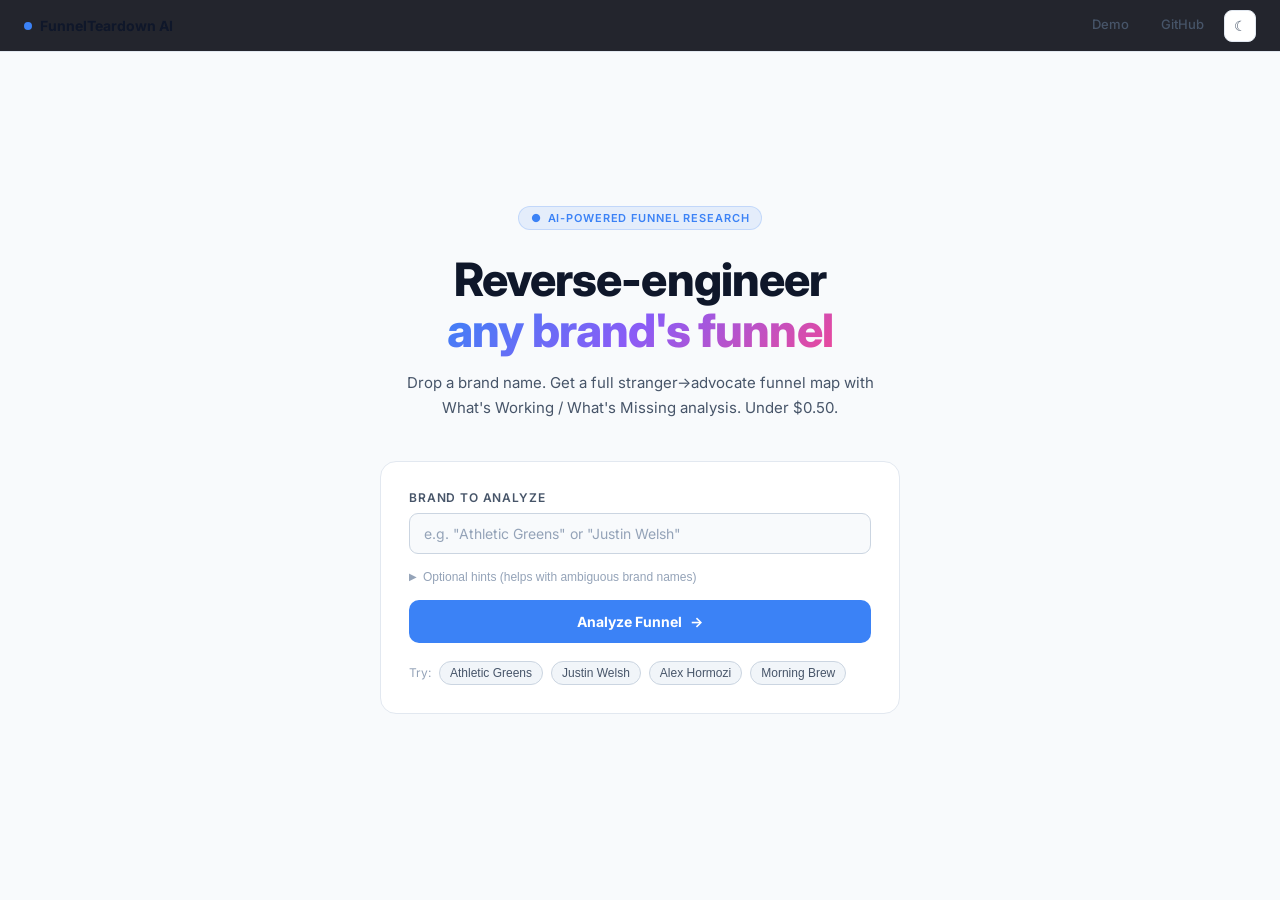
==== web/index.html @ 4fa1e886 "feat: web UI with SSE streaming, light/dark mode, brand color theming - FastAPI web app (web/app.py)" ====
<!DOCTYPE html>
<html lang="en">
<head>
  <meta charset="UTF-8">
  <meta name="viewport" content="width=device-width, initial-scale=1.0">
  <title>FunnelTeardown AI</title>
  <link rel="preconnect" href="https://fonts.googleapis.com">
  <link rel="preconnect" href="https://fonts.gstatic.com" crossorigin>
  <link href="https://fonts.googleapis.com/css2?family=Inter:wght@400;500;600;700;800&display=swap" rel="stylesheet">
  <style>
    *, *::before, *::after { box-sizing: border-box; margin: 0; padding: 0; }

    :root {
      --bg:        #0C0E17;
      --surface:   #13151F;
      --surface2:  #1A1D2E;
      --border:    #1E2333;
      --border2:   #2A3040;
      --text:      #F1F5F9;
      --text2:     #94A3B8;
      --muted:     #4B5563;
      --accent:    #3B82F6;
      --accent2:   #2563EB;
      --green:     #22C55E;
      --amber:     #F59E0B;
      --red:       #EF4444;
    }

    /* Light mode */
    @media (prefers-color-scheme: light) {
      :root:not([data-theme="dark"]) {
        --bg:        #F8FAFC;
        --surface:   #FFFFFF;
        --surface2:  #F1F5F9;
        --border:    #E2E8F0;
        --border2:   #CBD5E1;
        --text:      #0F172A;
        --text2:     #475569;
        --muted:     #94A3B8;
      }
    }
    :root[data-theme="light"] {
      --bg:        #F8FAFC;
      --surface:   #FFFFFF;
      --surface2:  #F1F5F9;
      --border:    #E2E8F0;
      --border2:   #CBD5E1;
      --text:      #0F172A;
      --text2:     #475569;
      --muted:     #94A3B8;
    }
    :root[data-theme="dark"] {
      --bg:        #0C0E17;
      --surface:   #13151F;
      --surface2:  #1A1D2E;
      --border:    #1E2333;
      --border2:   #2A3040;
      --text:      #F1F5F9;
      --text2:     #94A3B8;
      --muted:     #4B5563;
    }

    html, body { height: 100%; }

    body {
      font-family: 'Inter', -apple-system, BlinkMacSystemFont, sans-serif;
      background: var(--bg);
      color: var(--text);
      -webkit-font-smoothing: antialiased;
    }

    /* ── View system ──────────────────────────────────────── */
    .view { display: none; }
    body[data-view="home"]     .view-home     { display: flex; }
    body[data-view="running"]  .view-running  { display: flex; }
    body[data-view="report"]   .view-report   { display: flex; }
    body[data-view="error"]    .view-error    { display: flex; }

    /* ── HOME VIEW ───────────────────────────────────────── */
    .view-home {
      flex-direction: column;
      align-items: center;
      min-height: 100vh;
    }

    .topbar {
      width: 100%;
      height: 52px;
      border-bottom: 1px solid var(--border);
      display: flex;
      align-items: center;
      padding: 0 24px;
      justify-content: space-between;
      background: rgba(12,14,23,0.9);
      backdrop-filter: blur(10px);
      -webkit-backdrop-filter: blur(10px);
      position: sticky;
      top: 0;
      z-index: 10;
    }

    .logo {
      display: flex;
      align-items: center;
      gap: 8px;
      font-size: 14px;
      font-weight: 700;
      color: var(--text);
    }

    .logo-dot {
      width: 8px; height: 8px;
      border-radius: 50%;
      background: var(--accent);
    }

    .topbar-links { display: flex; gap: 8px; }

    .ghost-btn {
      padding: 6px 12px;
      border-radius: 7px;
      font-size: 13px;
      font-weight: 500;
      color: var(--text2);
      background: transparent;
      border: none;
      cursor: pointer;
      text-decoration: none;
      transition: color 0.15s, background 0.15s;
    }
    .ghost-btn:hover { color: var(--text); background: var(--surface); }

    .theme-btn {
      width: 32px; height: 32px;
      border-radius: 8px;
      background: var(--surface);
      border: 1px solid var(--border);
      cursor: pointer;
      font-size: 14px;
      display: flex; align-items: center; justify-content: center;
      color: var(--text2);
      transition: background 0.15s, color 0.15s;
    }
    .theme-btn:hover { background: var(--border); color: var(--text); }

    .home-main {
      flex: 1;
      display: flex;
      flex-direction: column;
      align-items: center;
      justify-content: center;
      padding: 48px 20px 80px;
      width: 100%;
    }

    .home-badge {
      display: inline-flex;
      align-items: center;
      gap: 6px;
      padding: 4px 12px;
      border-radius: 20px;
      background: rgba(59,130,246,0.1);
      border: 1px solid rgba(59,130,246,0.2);
      color: var(--accent);
      font-size: 11px;
      font-weight: 600;
      letter-spacing: 0.08em;
      text-transform: uppercase;
      margin-bottom: 24px;
    }

    .home-title {
      font-size: clamp(28px, 5vw, 46px);
      font-weight: 800;
      letter-spacing: -0.02em;
      line-height: 1.1;
      text-align: center;
      margin-bottom: 14px;
      max-width: 540px;
    }

    .gradient-text {
      background: linear-gradient(135deg, #3B82F6 0%, #8B5CF6 50%, #EC4899 100%);
      -webkit-background-clip: text;
      -webkit-text-fill-color: transparent;
      background-clip: text;
    }

    .home-sub {
      font-size: 15px;
      color: var(--text2);
      text-align: center;
      line-height: 1.7;
      max-width: 480px;
      margin-bottom: 40px;
    }

    .form-card {
      width: 100%;
      max-width: 520px;
      background: var(--surface);
      border: 1px solid var(--border);
      border-radius: 16px;
      padding: 28px;
    }

    .field { margin-bottom: 16px; }

    .field label {
      display: block;
      font-size: 12px;
      font-weight: 600;
      color: var(--text2);
      text-transform: uppercase;
      letter-spacing: 0.07em;
      margin-bottom: 8px;
    }

    .field-opt {
      font-size: 10px;
      font-weight: 400;
      color: var(--muted);
      text-transform: none;
      letter-spacing: 0;
      margin-left: 6px;
    }

    input[type="text"] {
      width: 100%;
      background: var(--bg);
      border: 1px solid var(--border2);
      border-radius: 9px;
      padding: 11px 14px;
      font-size: 14px;
      font-family: inherit;
      color: var(--text);
      outline: none;
      transition: border-color 0.15s;
    }
    input[type="text"]::placeholder { color: var(--muted); }
    input[type="text"]:focus { border-color: var(--accent); }

    .hints-toggle {
      display: flex;
      align-items: center;
      gap: 6px;
      background: none;
      border: none;
      padding: 0;
      font-size: 12px;
      font-weight: 500;
      color: var(--muted);
      cursor: pointer;
      margin-bottom: 16px;
      transition: color 0.15s;
    }
    .hints-toggle:hover { color: var(--text2); }
    .hints-toggle .arrow { font-size: 10px; transition: transform 0.2s; }
    .hints-toggle.open .arrow { transform: rotate(90deg); }

    .hints-fields { display: none; }
    .hints-fields.open {
      display: grid;
      grid-template-columns: 1fr 1fr;
      gap: 12px;
    }

    .submit-btn {
      width: 100%;
      padding: 13px;
      border-radius: 10px;
      font-size: 14px;
      font-weight: 700;
      font-family: inherit;
      background: var(--accent);
      color: #fff;
      border: none;
      cursor: pointer;
      transition: background 0.15s, transform 0.1s;
      display: flex;
      align-items: center;
      justify-content: center;
      gap: 8px;
    }
    .submit-btn:hover:not(:disabled) { background: var(--accent2); }
    .submit-btn:active:not(:disabled) { transform: scale(0.99); }
    .submit-btn:disabled { opacity: 0.5; cursor: not-allowed; }

    .examples {
      display: flex;
      align-items: center;
      gap: 8px;
      flex-wrap: wrap;
      margin-top: 18px;
    }
    .examples-label { font-size: 12px; color: var(--muted); }
    .example-chip {
      padding: 4px 10px;
      border-radius: 20px;
      background: var(--surface2);
      border: 1px solid var(--border2);
      font-size: 12px;
      color: var(--text2);
      cursor: pointer;
      transition: border-color 0.15s, color 0.15s;
    }
    .example-chip:hover { border-color: rgba(59,130,246,0.4); color: var(--text); }

    /* ── RUNNING VIEW ────────────────────────────────────── */
    .view-running {
      flex-direction: column;
      align-items: center;
      min-height: 100vh;
      padding: 48px 20px 80px;
    }

    .running-header {
      text-align: center;
      margin-bottom: 36px;
    }

    .running-brand {
      font-size: 22px;
      font-weight: 700;
      margin-bottom: 6px;
    }

    .running-sub {
      font-size: 14px;
      color: var(--text2);
    }

    .agents-list {
      width: 100%;
      max-width: 520px;
      display: flex;
      flex-direction: column;
      gap: 12px;
    }

    .agent-card {
      background: var(--surface);
      border: 1px solid var(--border);
      border-radius: 12px;
      padding: 18px 20px;
      transition: border-color 0.3s;
      position: relative;
      overflow: hidden;
    }

    .agent-card.running::before {
      content: '';
      position: absolute;
      top: 0; left: -100%; right: 0;
      height: 2px;
      background: linear-gradient(90deg, transparent, var(--accent), transparent);
      animation: shimmer 1.4s infinite;
    }
    @keyframes shimmer { 0% { left: -100%; } 100% { left: 100%; } }

    .agent-card.running { border-color: rgba(59,130,246,0.3); }
    .agent-card.done    { border-color: rgba(34,197,94,0.25); }

    .agent-top {
      display: flex;
      align-items: center;
      gap: 12px;
      margin-bottom: 10px;
    }

    .agent-icon {
      width: 34px; height: 34px;
      border-radius: 9px;
      background: var(--border);
      border: 1px solid var(--border2);
      display: flex;
      align-items: center;
      justify-content: center;
      font-size: 15px;
      flex-shrink: 0;
      transition: background 0.3s, border-color 0.3s;
    }
    .agent-card.running .agent-icon {
      background: rgba(59,130,246,0.12);
      border-color: rgba(59,130,246,0.3);
    }
    .agent-card.done .agent-icon {
      background: rgba(34,197,94,0.12);
      border-color: rgba(34,197,94,0.3);
    }

    .agent-meta { flex: 1; }
    .agent-name {
      font-size: 13px;
      font-weight: 600;
      color: var(--text);
      margin-bottom: 2px;
    }
    .agent-model {
      font-size: 11px;
      color: var(--muted);
      font-family: monospace;
      background: var(--border);
      padding: 1px 6px;
      border-radius: 3px;
    }

    .agent-status {
      width: 20px; height: 20px;
      display: flex;
      align-items: center;
      justify-content: center;
      flex-shrink: 0;
    }

    .status-pending {
      width: 8px; height: 8px;
      border-radius: 50%;
      background: var(--border2);
    }

    .status-spinner {
      width: 18px; height: 18px;
      border: 2px solid rgba(59,130,246,0.25);
      border-top-color: var(--accent);
      border-radius: 50%;
      animation: spin 0.7s linear infinite;
    }
    @keyframes spin { to { transform: rotate(360deg); } }

    .status-check { font-size: 15px; color: var(--green); }
    .status-x     { font-size: 15px; color: var(--red); }

    .agent-message {
      font-size: 13px;
      color: var(--text2);
      min-height: 20px;
    }

    .agent-result {
      margin-top: 10px;
      padding-top: 10px;
      border-top: 1px solid var(--border);
      display: none;
    }
    .agent-card.done .agent-result { display: block; }

    .result-pills {
      display: flex;
      gap: 6px;
      flex-wrap: wrap;
    }

    .rpill {
      display: inline-flex;
      align-items: center;
      gap: 4px;
      padding: 3px 10px;
      border-radius: 20px;
      font-size: 12px;
      font-weight: 500;
    }
    .rpill-green {
      background: rgba(34,197,94,0.12);
      color: var(--green);
      border: 1px solid rgba(34,197,94,0.2);
    }
    .rpill-blue {
      background: rgba(59,130,246,0.12);
      color: var(--accent);
      border: 1px solid rgba(59,130,246,0.2);
    }
    .rpill-gray {
      background: var(--border);
      color: var(--text2);
      border: 1px solid var(--border2);
    }

    /* Render step */
    .render-card {
      width: 100%;
      max-width: 520px;
      margin-top: 4px;
    }

    .render-inner {
      background: var(--surface);
      border: 1px solid var(--border);
      border-radius: 12px;
      padding: 16px 20px;
      display: flex;
      align-items: center;
      gap: 12px;
      opacity: 0.4;
      transition: opacity 0.3s, border-color 0.3s;
    }
    .render-inner.active {
      opacity: 1;
      border-color: rgba(245,158,11,0.3);
    }
    .render-inner.done {
      opacity: 1;
      border-color: rgba(34,197,94,0.25);
    }

    .render-label { font-size: 13px; font-weight: 600; color: var(--text); }
    .render-sub   { font-size: 12px; color: var(--muted); }

    .cost-row {
      width: 100%;
      max-width: 520px;
      margin-top: 20px;
      display: flex;
      justify-content: flex-end;
    }
    .cost-ticker { font-size: 12px; color: var(--muted); }
    .cost-val {
      color: var(--green);
      font-weight: 600;
      font-family: monospace;
    }

    /* ── REPORT VIEW ─────────────────────────────────────── */
    .view-report {
      flex-direction: column;
      position: fixed;
      inset: 0;
    }

    .report-bar {
      height: 48px;
      background: rgba(12,14,23,0.97);
      backdrop-filter: blur(12px);
      -webkit-backdrop-filter: blur(12px);
      border-bottom: 1px solid var(--border);
      display: flex;
      align-items: center;
      padding: 0 16px;
      gap: 12px;
      flex-shrink: 0;
    }

    .report-back {
      display: flex;
      align-items: center;
      gap: 6px;
      font-size: 13px;
      font-weight: 500;
      color: var(--text2);
      background: none;
      border: none;
      cursor: pointer;
      padding: 6px 10px;
      border-radius: 7px;
      transition: background 0.15s, color 0.15s;
      white-space: nowrap;
    }
    .report-back:hover { background: var(--surface); color: var(--text); }

    .report-divider { width: 1px; height: 20px; background: var(--border2); flex-shrink: 0; }

    .report-brand-name {
      font-size: 14px;
      font-weight: 600;
      color: var(--text);
      flex: 1;
      white-space: nowrap;
      overflow: hidden;
      text-overflow: ellipsis;
    }

    .report-meta-pills { display: flex; gap: 6px; flex-shrink: 0; }

    .meta-pill {
      padding: 3px 10px;
      border-radius: 20px;
      font-size: 11px;
      font-weight: 500;
    }
    .meta-pill-cost {
      background: rgba(34,197,94,0.12);
      color: var(--green);
      border: 1px solid rgba(34,197,94,0.2);
    }
    .meta-pill-time {
      background: var(--surface);
      color: var(--text2);
      border: 1px solid var(--border2);
    }

    .report-frame {
      flex: 1;
      border: none;
      width: 100%;
      background: var(--bg);
    }

    /* ── ERROR VIEW ──────────────────────────────────────── */
    .view-error {
      flex-direction: column;
      align-items: center;
      justify-content: center;
      min-height: 100vh;
      padding: 32px 20px;
    }

    .error-card {
      background: var(--surface);
      border: 1px solid rgba(239,68,68,0.3);
      border-radius: 16px;
      padding: 32px;
      max-width: 480px;
      width: 100%;
      text-align: center;
    }

    .error-icon { font-size: 36px; margin-bottom: 16px; }
    .error-title { font-size: 17px; font-weight: 700; color: var(--text); margin-bottom: 10px; }
    .error-msg {
      font-size: 14px;
      color: var(--text2);
      line-height: 1.6;
      margin-bottom: 20px;
    }
    .error-hint {
      font-size: 12px;
      color: var(--muted);
      background: var(--bg);
      border: 1px solid var(--border);
      border-radius: 8px;
      padding: 10px 14px;
      margin-bottom: 20px;
      text-align: left;
    }

    ::-webkit-scrollbar { width: 6px; }
    ::-webkit-scrollbar-track { background: transparent; }
    ::-webkit-scrollbar-thumb { background: var(--border2); border-radius: 3px; }

    @media (max-width: 540px) {
      .hints-fields.open { grid-template-columns: 1fr; }
      .report-meta-pills .meta-pill-time { display: none; }
    }
  </style>
</head>
<body data-view="home">

<!-- ═══════════════════════ HOME VIEW ════════════════════════ -->
<div class="view view-home">

  <div class="topbar">
    <div class="logo">
      <div class="logo-dot"></div>
      FunnelTeardown AI
    </div>
    <div class="topbar-links">
      <a href="/demo/ag1-teardown.html" class="ghost-btn" target="_blank">Demo</a>
      <a href="https://github.com/siddchauhan77/funnel-teardown" class="ghost-btn" target="_blank">GitHub</a>
      <button class="theme-btn" id="themeBtn" onclick="toggleTheme()" title="Toggle light/dark mode">☀︎</button>
    </div>
  </div>

  <div class="home-main">
    <div class="home-badge">
      <span>●</span> AI-Powered Funnel Research
    </div>

    <h1 class="home-title">
      Reverse-engineer<br>
      <span class="gradient-text">any brand's funnel</span>
    </h1>

    <p class="home-sub">
      Drop a brand name. Get a full stranger→advocate funnel map
      with What's Working / What's Missing analysis. Under $0.50.
    </p>

    <div class="form-card">
      <form id="analyzeForm">
        <div class="field">
          <label for="brandInput">Brand to analyze</label>
          <input
            type="text"
            id="brandInput"
            placeholder='e.g. "Athletic Greens" or "Justin Welsh"'
            autocomplete="off"
            required
          >
        </div>

        <button type="button" class="hints-toggle" id="hintsToggle">
          <span class="arrow">▶</span>
          Optional hints (helps with ambiguous brand names)
        </button>
        <div class="hints-fields" id="hintsFields">
          <div class="field" style="margin-bottom:0">
            <label for="urlInput">Website URL <span class="field-opt">optional</span></label>
            <input type="text" id="urlInput" placeholder="justinwelsh.me">
          </div>
          <div class="field" style="margin-bottom:0">
            <label for="founderInput">Founder <span class="field-opt">optional</span></label>
            <input type="text" id="founderInput" placeholder="Alex Hormozi">
          </div>
        </div>

        <button type="submit" class="submit-btn" id="submitBtn">
          <span id="submitLabel">Analyze Funnel</span>
          <span id="submitArrow">→</span>
        </button>
      </form>

      <div class="examples">
        <span class="examples-label">Try:</span>
        <button class="example-chip" onclick="fillExample('Athletic Greens', '', 'ag1.com')">Athletic Greens</button>
        <button class="example-chip" onclick="fillExample('Justin Welsh', '', 'justinwelsh.me')">Justin Welsh</button>
        <button class="example-chip" onclick="fillExample('Alex Hormozi', 'Alex Hormozi', '')">Alex Hormozi</button>
        <button class="example-chip" onclick="fillExample('Morning Brew', '', '')">Morning Brew</button>
      </div>
    </div>
  </div>
</div>


<!-- ═══════════════════════ RUNNING VIEW ════════════════════ -->
<div class="view view-running">
  <div class="running-header">
    <div class="running-brand" id="runningBrandName">Analyzing…</div>
    <div class="running-sub">3 AI agents are working — this takes about 30–60 seconds</div>
  </div>

  <div class="agents-list">

    <div class="agent-card pending" id="card-brand_resolver">
      <div class="agent-top">
        <div class="agent-icon">🔍</div>
        <div class="agent-meta">
          <div class="agent-name">Brand Resolver</div>
          <span class="agent-model">gpt-4o-mini + web search</span>
        </div>
        <div class="agent-status" id="status-brand_resolver">
          <div class="status-pending"></div>
        </div>
      </div>
      <div class="agent-message" id="msg-brand_resolver">Waiting…</div>
      <div class="agent-result" id="result-brand_resolver"></div>
    </div>

    <div class="agent-card pending" id="card-touchpoint_mapper">
      <div class="agent-top">
        <div class="agent-icon">📡</div>
        <div class="agent-meta">
          <div class="agent-name">Touchpoint Mapper</div>
          <span class="agent-model">gpt-4o-mini + web search</span>
        </div>
        <div class="agent-status" id="status-touchpoint_mapper">
          <div class="status-pending"></div>
        </div>
      </div>
      <div class="agent-message" id="msg-touchpoint_mapper">Waiting…</div>
      <div class="agent-result" id="result-touchpoint_mapper"></div>
    </div>

    <div class="agent-card pending" id="card-journey_mapper">
      <div class="agent-top">
        <div class="agent-icon">🧠</div>
        <div class="agent-meta">
          <div class="agent-name">Journey Mapper</div>
          <span class="agent-model">claude-sonnet-4-6</span>
        </div>
        <div class="agent-status" id="status-journey_mapper">
          <div class="status-pending"></div>
        </div>
      </div>
      <div class="agent-message" id="msg-journey_mapper">Waiting…</div>
      <div class="agent-result" id="result-journey_mapper"></div>
    </div>

  </div>

  <div class="render-card">
    <div class="render-inner" id="renderCard">
      <div style="flex:1">
        <div class="render-label">HTML Report</div>
        <div class="render-sub" id="renderMsg">Waiting for agents…</div>
      </div>
      <div class="agent-status" id="renderStatus">
        <div class="status-pending"></div>
      </div>
    </div>
  </div>

  <div class="cost-row">
    <div class="cost-ticker">
      Running cost: <span class="cost-val" id="runningCost">$0.0000</span>
    </div>
  </div>
</div>


<!-- ═══════════════════════ REPORT VIEW ════════════════════ -->
<div class="view view-report">
  <div class="report-bar">
    <button class="report-back" onclick="goHome()">← New Analysis</button>
    <div class="report-divider"></div>
    <div class="report-brand-name" id="reportBrandName">—</div>
    <div class="report-meta-pills">
      <span class="meta-pill meta-pill-cost" id="reportCost">$0.00</span>
      <span class="meta-pill meta-pill-time" id="reportTime">0s</span>
    </div>
  </div>
  <iframe class="report-frame" id="reportFrame" title="Funnel Teardown Report"></iframe>
</div>


<!-- ═══════════════════════ ERROR VIEW ════════════════════ -->
<div class="view view-error">
  <div class="error-card">
    <div class="error-icon">⚡</div>
    <div class="error-title">Analysis failed</div>
    <div class="error-msg" id="errorMsg">An unexpected error occurred.</div>
    <div class="error-hint" id="errorHint" style="display:none"></div>
    <button class="submit-btn" onclick="goHome()" style="max-width:200px;margin:0 auto;">
      Try again
    </button>
  </div>
</div>


<script>
  // ── Theme toggle ─────────────────────────────────────────────────
  (function () {
    var root = document.documentElement;
    var stored = localStorage.getItem('ft-theme');
    if (stored) {
      root.dataset.theme = stored;
    } else if (window.matchMedia && window.matchMedia('(prefers-color-scheme: light)').matches) {
      root.dataset.theme = 'light';
    } else {
      root.dataset.theme = 'dark';
    }
    updateThemeIcon();
  })();

  function updateThemeIcon() {
    var btn = document.getElementById('themeBtn');
    if (!btn) return;
    var isDark = document.documentElement.dataset.theme === 'dark';
    btn.textContent = isDark ? '☀︎' : '☾';
    btn.title = isDark ? 'Switch to light mode' : 'Switch to dark mode';
  }

  function toggleTheme() {
    var root = document.documentElement;
    var next = root.dataset.theme === 'dark' ? 'light' : 'dark';
    root.dataset.theme = next;
    localStorage.setItem('ft-theme', next);
    updateThemeIcon();
  }

  // ── Helpers ──────────────────────────────────────────────────────
  /** HTML-escape a string before inserting into DOM via innerHTML. */
  function esc(str) {
    return String(str)
      .replace(/&/g, '&amp;')
      .replace(/</g, '&lt;')
      .replace(/>/g, '&gt;')
      .replace(/"/g, '&quot;')
      .replace(/'/g, '&#39;');
  }

  function pill(text, cls) {
    return `<span class="rpill ${esc(cls)}">${esc(text)}</span>`;
  }

  // ── View state ───────────────────────────────────────────────────
  let runningCost = 0;

  function setView(v) { document.body.dataset.view = v; }

  function goHome() {
    setView('home');
    resetProgress();
    document.getElementById('brandInput').value = '';
    document.getElementById('urlInput').value = '';
    document.getElementById('founderInput').value = '';
    document.getElementById('submitBtn').disabled = false;
  }

  // ── Hints toggle ─────────────────────────────────────────────────
  document.getElementById('hintsToggle').addEventListener('click', function () {
    this.classList.toggle('open');
    document.getElementById('hintsFields').classList.toggle('open');
  });

  // ── Example chips ────────────────────────────────────────────────
  function fillExample(brand, founder, url) {
    document.getElementById('brandInput').value = brand;
    document.getElementById('founderInput').value = founder;
    document.getElementById('urlInput').value = url;
    if (founder || url) {
      document.getElementById('hintsToggle').classList.add('open');
      document.getElementById('hintsFields').classList.add('open');
    }
    document.getElementById('brandInput').focus();
  }

  // ── Form submit ──────────────────────────────────────────────────
  document.getElementById('analyzeForm').addEventListener('submit', function (e) {
    e.preventDefault();
    const brand = document.getElementById('brandInput').value.trim();
    if (!brand) return;
    const founder = document.getElementById('founderInput').value.trim();
    const url = document.getElementById('urlInput').value.trim();
    document.getElementById('submitBtn').disabled = true;
    startAnalysis(brand, founder, url);
  });

  // ── Progress helpers ─────────────────────────────────────────────
  function resetProgress() {
    runningCost = 0;
    updateCost(0);
    ['brand_resolver', 'touchpoint_mapper', 'journey_mapper'].forEach(function (agent) {
      document.getElementById('card-' + agent).className = 'agent-card pending';
      document.getElementById('status-' + agent).innerHTML = '<div class="status-pending"></div>';
      document.getElementById('msg-' + agent).textContent = 'Waiting…';
      document.getElementById('result-' + agent).innerHTML = '';
    });
    var rc = document.getElementById('renderCard');
    rc.className = 'render-inner';
    document.getElementById('renderMsg').textContent = 'Waiting for agents…';
    document.getElementById('renderStatus').innerHTML = '<div class="status-pending"></div>';
  }

  function updateCost(v) {
    document.getElementById('runningCost').textContent = '$' + v.toFixed(4);
  }

  function agentStart(agent, message) {
    document.getElementById('card-' + agent).className = 'agent-card running';
    document.getElementById('status-' + agent).innerHTML = '<div class="status-spinner"></div>';
    document.getElementById('msg-' + agent).textContent = message;
    document.getElementById('card-' + agent).scrollIntoView({ behavior: 'smooth', block: 'nearest' });
  }

  function agentDone(agent, data) {
    document.getElementById('card-' + agent).className = 'agent-card done';
    document.getElementById('status-' + agent).innerHTML = '<span class="status-check">✓</span>';

    var msg = '';
    var pills = '';

    if (agent === 'brand_resolver') {
      msg = data.name;
      pills  = pill(data.name, 'rpill-green');
      pills += pill(data.website, 'rpill-blue');
      if (data.founder) pills += pill('👤 ' + data.founder, 'rpill-gray');
      pills += pill(data.confidence + ' conf.', 'rpill-gray');
      document.getElementById('runningBrandName').textContent = 'Analyzing ' + data.name;
    } else if (agent === 'touchpoint_mapper') {
      msg = data.count + ' channels found';
      pills = pill(data.count + ' touchpoints', 'rpill-green');
      (data.platforms || []).forEach(function (p) {
        pills += pill(p, 'rpill-gray');
      });
    } else if (agent === 'journey_mapper') {
      msg = data.steps + ' steps · ' + data.offers + ' offers';
      pills  = pill(data.steps + ' steps',     'rpill-green');
      pills += pill(data.offers + ' offers',   'rpill-blue');
      pills += pill(data.questions + ' open Qs', 'rpill-gray');
    }

    document.getElementById('msg-' + agent).textContent = msg;
    var resultEl = document.getElementById('result-' + agent);
    var pillsDiv = document.createElement('div');
    pillsDiv.className = 'result-pills';
    pillsDiv.innerHTML = pills;   // pills built from esc() — safe
    resultEl.innerHTML = '';
    resultEl.appendChild(pillsDiv);

    if (data.cost) {
      runningCost += data.cost;
      updateCost(runningCost);
    }
  }

  function renderingStart(message) {
    document.getElementById('renderCard').className = 'render-inner active';
    document.getElementById('renderMsg').textContent = message;
    document.getElementById('renderStatus').innerHTML = '<div class="status-spinner"></div>';
  }

  function renderingDone() {
    document.getElementById('renderCard').className = 'render-inner done';
    document.getElementById('renderMsg').textContent = 'Report ready';
    document.getElementById('renderStatus').innerHTML = '<span class="status-check">✓</span>';
  }

  // ── Main analysis ────────────────────────────────────────────────
  function startAnalysis(brand, founder, url) {
    resetProgress();
    setView('running');
    document.getElementById('runningBrandName').textContent = 'Analyzing "' + brand + '"…';

    fetch('/analyze', {
      method: 'POST',
      headers: { 'Content-Type': 'application/json' },
      body: JSON.stringify({ brand: brand, founder: founder, url: url }),
    }).then(function (response) {
      if (!response.ok) {
        showError('Server error: ' + response.status, '');
        return;
      }
      var reader = response.body.getReader();
      var decoder = new TextDecoder();
      var buffer = '';

      function read() {
        reader.read().then(function (result) {
          if (result.done) return;
          buffer += decoder.decode(result.value, { stream: true });
          var lines = buffer.split('\n');
          buffer = lines.pop();
          lines.forEach(function (line) {
            if (!line.startsWith('data: ')) return;
            try {
              handleEvent(JSON.parse(line.slice(6)));
            } catch (_) {}
          });
          read();
        }).catch(function (err) {
          showError('Connection lost during analysis.', 'Try again — the analysis may have timed out.');
        });
      }
      read();

    }).catch(function () {
      showError('Could not reach the server. Is the app running?', '');
    });
  }

  function handleEvent(event) {
    switch (event.type) {
      case 'agent_start':
        agentStart(event.agent, event.message);
        break;
      case 'agent_done':
        agentDone(event.agent, event.data);
        break;
      case 'rendering':
        renderingStart(event.message);
        break;
      case 'report_ready':
        renderingDone();
        updateCost(event.cost);
        setTimeout(function () { showReport(event); }, 600);
        break;
      case 'error':
        showError(event.message, event.hint || '');
        break;
    }
  }

  function showReport(event) {
    document.getElementById('reportBrandName').textContent = event.brand || 'Report';
    document.getElementById('reportCost').textContent = '$' + event.cost.toFixed(4);
    document.getElementById('reportTime').textContent = event.duration + 's';
    document.getElementById('reportFrame').src = '/report/' + event.report_id;
    setView('report');
  }

  function showError(message, hint) {
    document.getElementById('errorMsg').textContent = message;
    var hintEl = document.getElementById('errorHint');
    if (hint) {
      hintEl.textContent = hint;
      hintEl.style.display = 'block';
    } else {
      hintEl.style.display = 'none';
    }
    setView('error');
  }
</script>

</body>
</html>
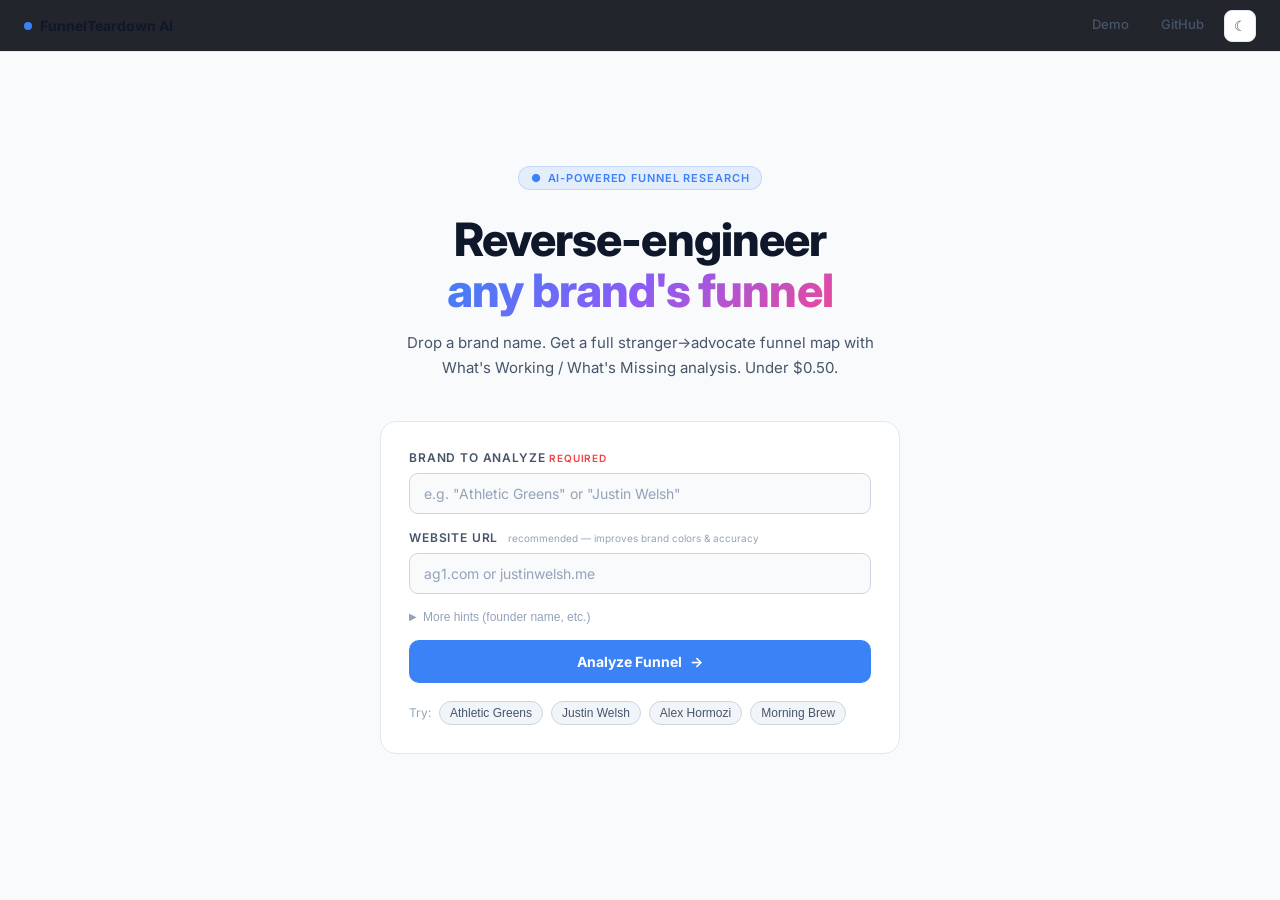
==== commit 469881c9: "ux: surface website URL as top-level field, move founder to hints-only Website URL directly improves" ====
--- a/web/index.html
+++ b/web/index.html
@@ -678,7 +678,7 @@
     <div class="form-card">
       <form id="analyzeForm">
         <div class="field">
-          <label for="brandInput">Brand to analyze</label>
+          <label for="brandInput">Brand to analyze <span style="color:var(--red);font-size:10px;">required</span></label>
           <input
             type="text"
             id="brandInput"
@@ -688,17 +688,21 @@
           >
         </div>
 
+        <div class="field">
+          <label for="urlInput">
+            Website URL
+            <span class="field-opt">recommended — improves brand colors &amp; accuracy</span>
+          </label>
+          <input type="text" id="urlInput" placeholder="ag1.com or justinwelsh.me">
+        </div>
+
         <button type="button" class="hints-toggle" id="hintsToggle">
           <span class="arrow">▶</span>
-          Optional hints (helps with ambiguous brand names)
+          More hints (founder name, etc.)
         </button>
         <div class="hints-fields" id="hintsFields">
-          <div class="field" style="margin-bottom:0">
-            <label for="urlInput">Website URL <span class="field-opt">optional</span></label>
-            <input type="text" id="urlInput" placeholder="justinwelsh.me">
-          </div>
-          <div class="field" style="margin-bottom:0">
-            <label for="founderInput">Founder <span class="field-opt">optional</span></label>
+          <div class="field" style="margin-bottom:0;grid-column:1/-1;">
+            <label for="founderInput">Founder <span class="field-opt">helps disambiguate personal brands</span></label>
             <input type="text" id="founderInput" placeholder="Alex Hormozi">
           </div>
         </div>
@@ -895,9 +899,9 @@
   // ── Example chips ────────────────────────────────────────────────
   function fillExample(brand, founder, url) {
     document.getElementById('brandInput').value = brand;
+    document.getElementById('urlInput').value = url;
     document.getElementById('founderInput').value = founder;
-    document.getElementById('urlInput').value = url;
-    if (founder || url) {
+    if (founder) {
       document.getElementById('hintsToggle').classList.add('open');
       document.getElementById('hintsFields').classList.add('open');
     }
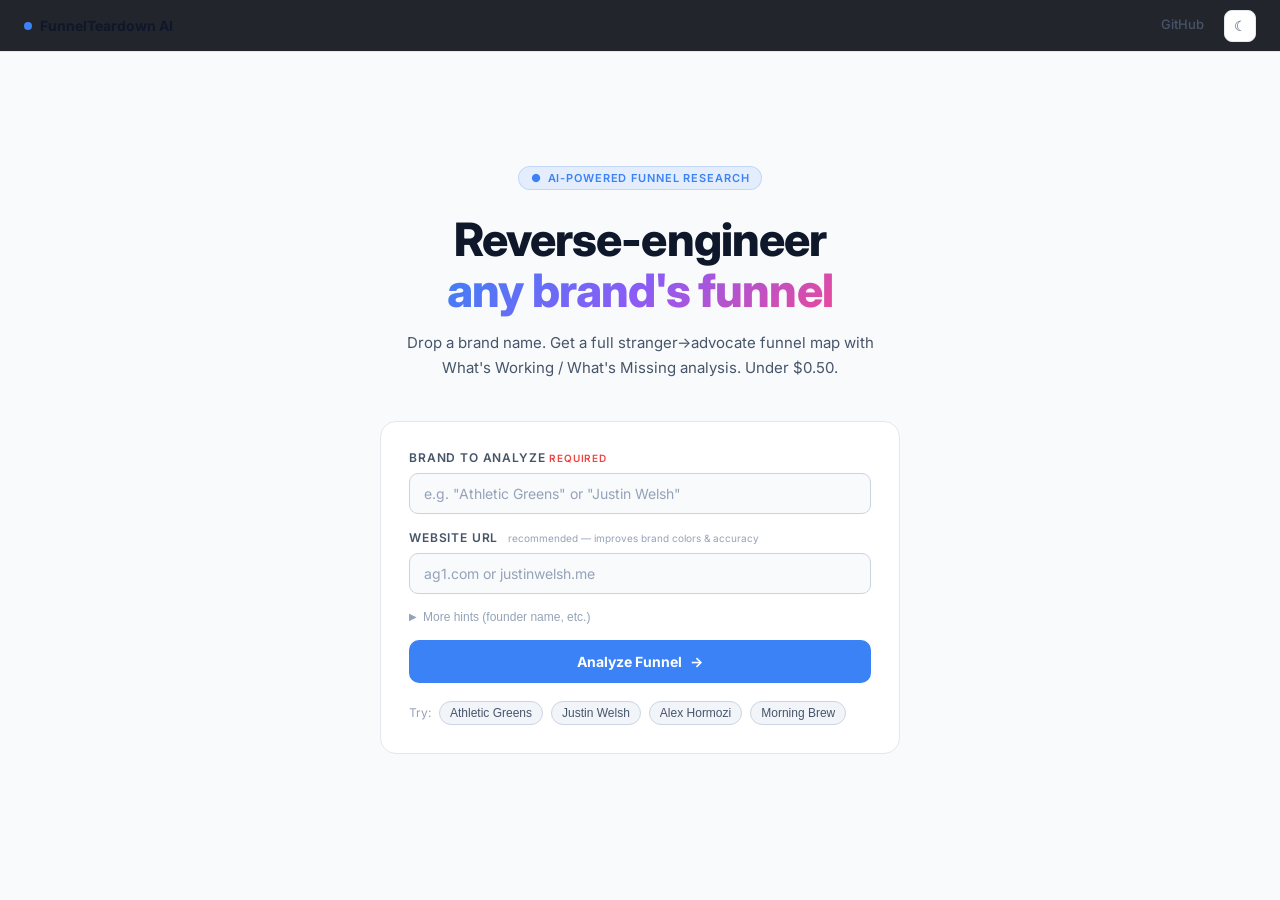
==== commit 099de0ff: "chore: update live URL to funnelteardownai.up.railway.app throughout - README: replace Vercel demo l" ====
--- a/web/index.html
+++ b/web/index.html
@@ -654,7 +654,6 @@
       FunnelTeardown AI
     </div>
     <div class="topbar-links">
-      <a href="/demo/ag1-teardown.html" class="ghost-btn" target="_blank">Demo</a>
       <a href="https://github.com/siddchauhan77/funnel-teardown" class="ghost-btn" target="_blank">GitHub</a>
       <button class="theme-btn" id="themeBtn" onclick="toggleTheme()" title="Toggle light/dark mode">☀︎</button>
     </div>
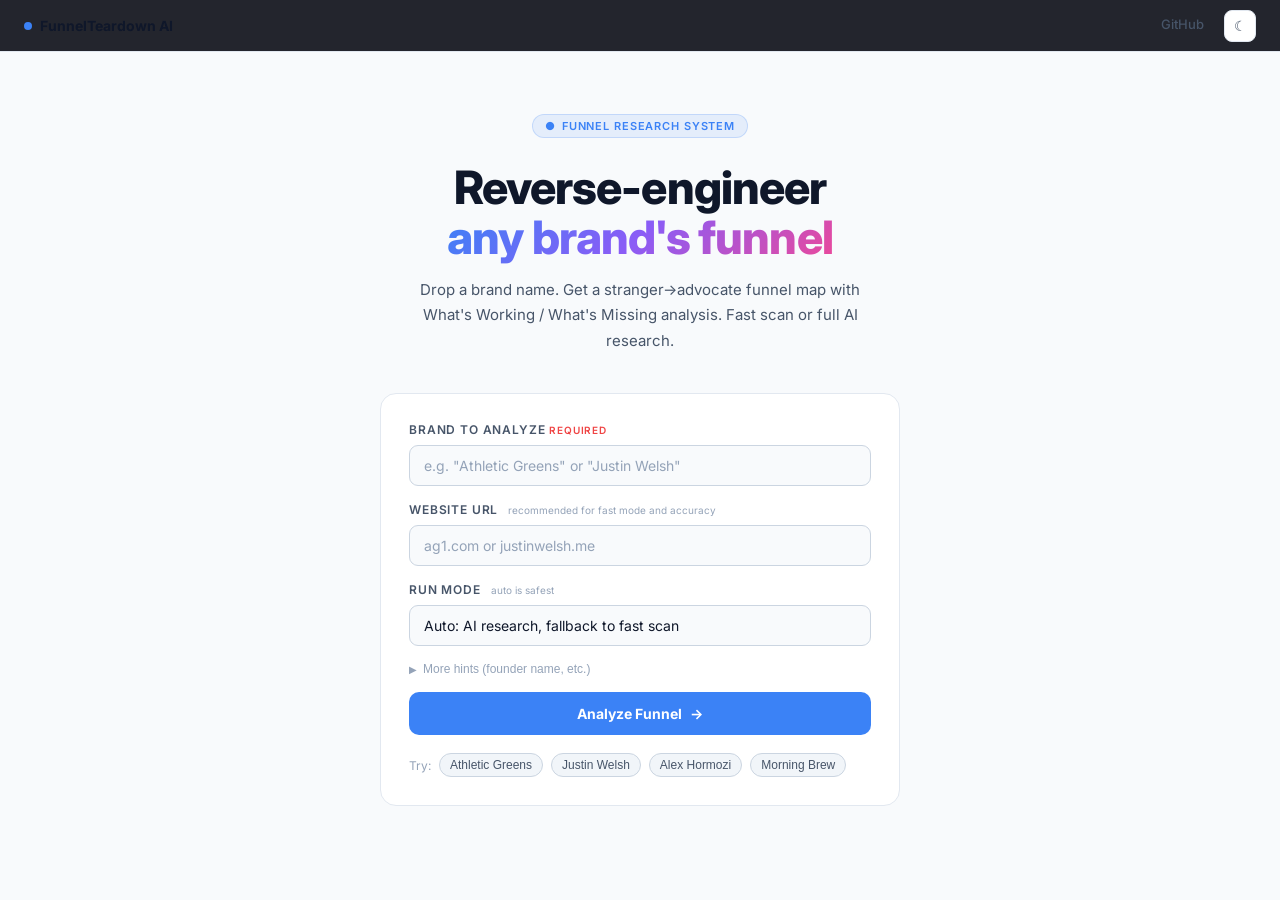
==== commit cd10942b: "Add reliable simple funnel teardown mode" ====
--- a/web/index.html
+++ b/web/index.html
@@ -75,6 +75,7 @@
     body[data-view="running"]  .view-running  { display: flex; }
     body[data-view="report"]   .view-report   { display: flex; }
     body[data-view="error"]    .view-error    { display: flex; }
+    body[data-view="guide"]    .view-guide    { display: flex; }
 
     /* ── HOME VIEW ───────────────────────────────────────── */
     .view-home {
@@ -225,7 +226,8 @@
       margin-left: 6px;
     }
 
-    input[type="text"] {
+    input[type="text"],
+    select {
       width: 100%;
       background: var(--bg);
       border: 1px solid var(--border2);
@@ -238,7 +240,9 @@
       transition: border-color 0.15s;
     }
     input[type="text"]::placeholder { color: var(--muted); }
-    input[type="text"]:focus { border-color: var(--accent); }
+    input[type="text"]:focus,
+    select:focus { border-color: var(--accent); }
+    select { appearance: none; cursor: pointer; }
 
     .hints-toggle {
       display: flex;
@@ -569,7 +573,26 @@
       text-overflow: ellipsis;
     }
 
-    .report-meta-pills { display: flex; gap: 6px; flex-shrink: 0; }
+    .report-meta-pills { display: flex; gap: 6px; flex-shrink: 0; align-items: center; }
+
+    .download-btn {
+      display: inline-flex;
+      align-items: center;
+      gap: 5px;
+      padding: 5px 12px;
+      border-radius: 7px;
+      font-size: 12px;
+      font-weight: 600;
+      font-family: inherit;
+      background: rgba(34,197,94,0.1);
+      color: var(--green);
+      border: 1px solid rgba(34,197,94,0.25);
+      cursor: pointer;
+      text-decoration: none;
+      transition: background 0.15s, border-color 0.15s;
+      white-space: nowrap;
+    }
+    .download-btn:hover { background: rgba(34,197,94,0.18); border-color: rgba(34,197,94,0.4); }
 
     .meta-pill {
       padding: 3px 10px;
@@ -633,6 +656,178 @@
       text-align: left;
     }
 
+    /* ── GUIDE VIEW ─────────────────────────────────────── */
+    .view-guide {
+      flex-direction: column;
+      align-items: center;
+      min-height: 100vh;
+    }
+
+    .guide-main {
+      width: 100%;
+      max-width: 680px;
+      padding: 48px 24px 80px;
+    }
+
+    .guide-badge {
+      display: inline-flex;
+      align-items: center;
+      gap: 6px;
+      padding: 4px 12px;
+      border-radius: 20px;
+      background: rgba(245,158,11,0.1);
+      border: 1px solid rgba(245,158,11,0.25);
+      color: var(--amber);
+      font-size: 11px;
+      font-weight: 600;
+      letter-spacing: 0.08em;
+      text-transform: uppercase;
+      margin-bottom: 20px;
+    }
+
+    .guide-title {
+      font-size: clamp(22px, 4vw, 32px);
+      font-weight: 800;
+      letter-spacing: -0.02em;
+      line-height: 1.15;
+      margin-bottom: 10px;
+    }
+
+    .guide-sub {
+      font-size: 14px;
+      color: var(--text2);
+      line-height: 1.7;
+      margin-bottom: 36px;
+      max-width: 520px;
+    }
+
+    .guide-section {
+      background: var(--surface);
+      border: 1px solid var(--border);
+      border-radius: 14px;
+      overflow: hidden;
+      margin-bottom: 14px;
+    }
+
+    .guide-section-header {
+      display: flex;
+      align-items: center;
+      gap: 14px;
+      padding: 18px 20px;
+      border-bottom: 1px solid var(--border);
+    }
+
+    .guide-icon {
+      width: 36px;
+      height: 36px;
+      border-radius: 9px;
+      display: flex;
+      align-items: center;
+      justify-content: center;
+      font-size: 16px;
+      flex-shrink: 0;
+    }
+
+    .guide-section-name {
+      font-size: 14px;
+      font-weight: 700;
+      color: var(--text);
+    }
+
+    .guide-section-tag {
+      margin-left: auto;
+      font-size: 10px;
+      font-weight: 600;
+      color: var(--muted);
+      background: var(--border);
+      padding: 2px 8px;
+      border-radius: 20px;
+      text-transform: uppercase;
+      letter-spacing: 0.06em;
+      white-space: nowrap;
+    }
+
+    .guide-section-body {
+      padding: 16px 20px;
+    }
+
+    .guide-eli5 {
+      font-size: 15px;
+      font-weight: 600;
+      color: var(--text);
+      line-height: 1.5;
+      margin-bottom: 8px;
+    }
+
+    .guide-detail {
+      font-size: 13px;
+      color: var(--text2);
+      line-height: 1.7;
+    }
+
+    .guide-sub-items {
+      margin-top: 10px;
+      display: flex;
+      flex-direction: column;
+      gap: 6px;
+    }
+
+    .guide-sub-item {
+      display: flex;
+      gap: 10px;
+      align-items: flex-start;
+      font-size: 13px;
+      color: var(--text2);
+      line-height: 1.5;
+    }
+
+    .guide-sub-label {
+      font-weight: 600;
+      color: var(--text);
+      flex-shrink: 0;
+      min-width: 90px;
+    }
+
+    .guide-cta-box {
+      margin-top: 32px;
+      background: var(--surface);
+      border: 1px solid var(--border2);
+      border-radius: 14px;
+      padding: 24px;
+      text-align: center;
+    }
+
+    .guide-cta-title {
+      font-size: 17px;
+      font-weight: 700;
+      color: var(--text);
+      margin-bottom: 8px;
+    }
+
+    .guide-cta-sub {
+      font-size: 13px;
+      color: var(--text2);
+      margin-bottom: 20px;
+      line-height: 1.6;
+    }
+
+    .guide-cta-btn {
+      display: inline-flex;
+      align-items: center;
+      gap: 8px;
+      padding: 11px 24px;
+      border-radius: 10px;
+      font-size: 14px;
+      font-weight: 700;
+      font-family: inherit;
+      background: var(--accent);
+      color: #fff;
+      border: none;
+      cursor: pointer;
+      transition: background 0.15s;
+    }
+    .guide-cta-btn:hover { background: var(--accent2); }
+
     ::-webkit-scrollbar { width: 6px; }
     ::-webkit-scrollbar-track { background: transparent; }
     ::-webkit-scrollbar-thumb { background: var(--border2); border-radius: 3px; }
@@ -661,7 +856,7 @@
 
   <div class="home-main">
     <div class="home-badge">
-      <span>●</span> AI-Powered Funnel Research
+      <span>●</span> Funnel Research System
     </div>
 
     <h1 class="home-title">
@@ -670,8 +865,8 @@
     </h1>
 
     <p class="home-sub">
-      Drop a brand name. Get a full stranger→advocate funnel map
-      with What's Working / What's Missing analysis. Under $0.50.
+      Drop a brand name. Get a stranger→advocate funnel map
+      with What's Working / What's Missing analysis. Fast scan or full AI research.
     </p>
 
     <div class="form-card">
@@ -690,9 +885,21 @@
         <div class="field">
           <label for="urlInput">
             Website URL
-            <span class="field-opt">recommended — improves brand colors &amp; accuracy</span>
+            <span class="field-opt">recommended for fast mode and accuracy</span>
           </label>
           <input type="text" id="urlInput" placeholder="ag1.com or justinwelsh.me">
+        </div>
+
+        <div class="field">
+          <label for="modeInput">
+            Run mode
+            <span class="field-opt">auto is safest</span>
+          </label>
+          <select id="modeInput">
+            <option value="auto" selected>Auto: AI research, fallback to fast scan</option>
+            <option value="simple">Fast scan: homepage-only, no API cost</option>
+            <option value="ai">AI research: full model-backed run</option>
+          </select>
         </div>
 
         <button type="button" class="hints-toggle" id="hintsToggle">
@@ -712,6 +919,10 @@
         </button>
       </form>
 
+      <div id="remainingBadge" style="display:none;font-size:11px;font-weight:600;
+           letter-spacing:0.06em;text-transform:uppercase;text-align:center;
+           padding:6px 12px;border-radius:8px;border:1px solid;margin-bottom:14px;"></div>
+
       <div class="examples">
         <span class="examples-label">Try:</span>
         <button class="example-chip" onclick="fillExample('Athletic Greens', '', 'ag1.com')">Athletic Greens</button>
@@ -728,7 +939,7 @@
 <div class="view view-running">
   <div class="running-header">
     <div class="running-brand" id="runningBrandName">Analyzing…</div>
-    <div class="running-sub">3 AI agents are working — this takes about 30–60 seconds</div>
+    <div class="running-sub" id="runningSub">Auto mode tries AI research first and falls back to a fast homepage scan if needed.</div>
   </div>
 
   <div class="agents-list">
@@ -809,9 +1020,232 @@
     <div class="report-meta-pills">
       <span class="meta-pill meta-pill-cost" id="reportCost">$0.00</span>
       <span class="meta-pill meta-pill-time" id="reportTime">0s</span>
+      <a id="downloadBtn" href="#" class="download-btn" download>⬇ Download</a>
     </div>
   </div>
   <iframe class="report-frame" id="reportFrame" title="Funnel Teardown Report"></iframe>
+</div>
+
+
+<!-- ═══════════════════════ GUIDE VIEW ════════════════════ -->
+<div class="view view-guide">
+  <div class="topbar">
+    <div class="logo">
+      <div class="logo-dot"></div>
+      FunnelTeardown AI
+    </div>
+    <div class="topbar-links">
+      <button class="ghost-btn" onclick="goHome()">← Back</button>
+      <button class="theme-btn" onclick="toggleTheme()" title="Toggle theme">☀︎</button>
+    </div>
+  </div>
+
+  <div class="guide-main">
+    <div class="guide-badge">⏳ Daily limit reached</div>
+
+    <h1 class="guide-title">You've used all 3 analyses today.<br>Here's how to read your report.</h1>
+    <p class="guide-sub">
+      While you wait for tomorrow's limit to reset, here's a plain-English breakdown of every section in a FunnelTeardown report — so you can squeeze every drop of value out of the one you already have.
+    </p>
+
+    <!-- 1. Brand Overview -->
+    <div class="guide-section">
+      <div class="guide-section-header">
+        <div class="guide-icon" style="background:rgba(59,130,246,0.12);border:1px solid rgba(59,130,246,0.2);">🏷</div>
+        <span class="guide-section-name">Brand Overview</span>
+        <span class="guide-section-tag">Section 1</span>
+      </div>
+      <div class="guide-section-body">
+        <div class="guide-eli5">Who is this, and who are they trying to sell to?</div>
+        <div class="guide-detail">
+          This is the AI's ID card for the brand. It shows the company name, website, founder (if found), a one-line description, and their <strong>primary ICP</strong> — Ideal Customer Profile. That last one is just a fancy way of saying: "who is the perfect person they're trying to reach?"
+          <br><br>
+          The <strong>confidence badge</strong> (high / medium / low) tells you how certain the AI was about what it found. High = it found clear public data. Low = it had to make educated guesses.
+        </div>
+      </div>
+    </div>
+
+    <!-- 2. Awareness Coverage Map -->
+    <div class="guide-section">
+      <div class="guide-section-header">
+        <div class="guide-icon" style="background:rgba(139,92,246,0.12);border:1px solid rgba(139,92,246,0.2);">📡</div>
+        <span class="guide-section-name">Awareness Coverage Map</span>
+        <span class="guide-section-tag">Section 2</span>
+      </div>
+      <div class="guide-section-body">
+        <div class="guide-eli5">Which stages of the customer journey does this brand actually show up in?</div>
+        <div class="guide-detail">
+          Think of buying something as a journey: first you don't know the brand exists → then you realise you have a problem → then you discover their solution → then you're ready to buy. This map shows which of those stages they're actively reaching people at.
+          <br><br>
+          <strong>Gaps are the money.</strong> If a stage is grayed out, that's a hole in their funnel — people at that stage are falling through without being caught.
+        </div>
+        <div class="guide-sub-items">
+          <div class="guide-sub-item"><span class="guide-sub-label">Unaware</span> Random people who've never heard of them</div>
+          <div class="guide-sub-item"><span class="guide-sub-label">Problem Aware</span> People who know they have a problem but don't know this brand</div>
+          <div class="guide-sub-item"><span class="guide-sub-label">Solution Aware</span> People actively looking for a solution like this</div>
+          <div class="guide-sub-item"><span class="guide-sub-label">Product Aware</span> People who know about this specific brand</div>
+          <div class="guide-sub-item"><span class="guide-sub-label">Most Aware</span> People ready to buy right now</div>
+          <div class="guide-sub-item"><span class="guide-sub-label">Customer</span> People who already bought</div>
+          <div class="guide-sub-item"><span class="guide-sub-label">Advocate</span> Customers who actively refer others</div>
+        </div>
+      </div>
+    </div>
+
+    <!-- 3. Value Ladder -->
+    <div class="guide-section">
+      <div class="guide-section-header">
+        <div class="guide-icon" style="background:rgba(16,185,129,0.12);border:1px solid rgba(16,185,129,0.2);">◈</div>
+        <span class="guide-section-name">Value Ladder</span>
+        <span class="guide-section-tag">Section 3 · Brunson framework</span>
+      </div>
+      <div class="guide-section-body">
+        <div class="guide-eli5">All the things they sell, from free to most expensive — and how they get you to climb the stairs.</div>
+        <div class="guide-detail">
+          Russell Brunson (ClickFunnels founder) figured out that great businesses don't just sell one thing — they have a staircase of offers. You start with something free, they earn your trust, then they offer something small, then bigger, then their most expensive thing. Each rung makes the next one feel like a natural next step.
+        </div>
+        <div class="guide-sub-items">
+          <div class="guide-sub-item"><span class="guide-sub-label" style="color:#64748B;">◈ Free</span> YouTube videos, podcasts, free books — zero cost, builds trust</div>
+          <div class="guide-sub-item"><span class="guide-sub-label" style="color:#3B82F6;">◈ Entry</span> Low-ticket offers $7–$97 — books, mini-courses, a small win</div>
+          <div class="guide-sub-item"><span class="guide-sub-label" style="color:#10B981;">◈ Core</span> Main product $97–$2,000 — the thing they're really known for</div>
+          <div class="guide-sub-item"><span class="guide-sub-label" style="color:#8B5CF6;">◈ High-Ticket</span> $2,000+ — masterminds, live events, coaching, equity deals</div>
+          <div class="guide-sub-item"><span class="guide-sub-label" style="color:#F59E0B;">◈ Continuity</span> Monthly recurring — memberships, subscriptions, retainers</div>
+        </div>
+        <div class="guide-detail" style="margin-top:10px;">
+          The <strong>Ascension Path</strong> sentence below the rung bar is the single-sentence version of the full customer journey from free all the way to their biggest offer.
+        </div>
+      </div>
+    </div>
+
+    <!-- 4. Funnel Journey Diagram -->
+    <div class="guide-section">
+      <div class="guide-section-header">
+        <div class="guide-icon" style="background:rgba(59,130,246,0.12);border:1px solid rgba(59,130,246,0.2);">⟶</div>
+        <span class="guide-section-name">Funnel Journey Diagram</span>
+        <span class="guide-section-tag">Section 4</span>
+      </div>
+      <div class="guide-section-body">
+        <div class="guide-eli5">A visual map of the path a stranger takes to become a paying customer.</div>
+        <div class="guide-detail">
+          Each box is a step in the funnel. The arrows show where people go next. The colour of each box matches the awareness stage — so you can see at a glance when the funnel is moving people from "never heard of you" toward "ready to buy."
+          <br><br>
+          <strong>Solid border</strong> = the AI actually observed this step (it exists for real). <strong>Dashed / ◦ marker</strong> = inferred — the AI is pretty sure it exists based on how similar funnels work, but couldn't confirm it directly.
+        </div>
+      </div>
+    </div>
+
+    <!-- 5. Step Analysis -->
+    <div class="guide-section">
+      <div class="guide-section-header">
+        <div class="guide-icon" style="background:rgba(245,158,11,0.12);border:1px solid rgba(245,158,11,0.2);">🔍</div>
+        <span class="guide-section-name">Journey Step Analysis</span>
+        <span class="guide-section-tag">Section 5 · The main event</span>
+      </div>
+      <div class="guide-section-body">
+        <div class="guide-eli5">For every step in the funnel: what's smart about it, what's missing, and how the messaging works.</div>
+        <div class="guide-detail">
+          This is the deepest part of the report. Each funnel step gets its own card with four things:
+        </div>
+        <div class="guide-sub-items">
+          <div class="guide-sub-item">
+            <span class="guide-sub-label" style="color:#F59E0B;">🪝 Hook</span>
+            What grabs your attention and makes you stop scrolling. Could be a bold claim, a painful question, or a surprising stat.
+          </div>
+          <div class="guide-sub-item">
+            <span class="guide-sub-label" style="color:#3B82F6;">📖 Story</span>
+            What belief they're trying to change in your head. The emotional bridge — a founder story, a case study, social proof, or a reframe.
+          </div>
+          <div class="guide-sub-item">
+            <span class="guide-sub-label" style="color:#22C55E;">⚡ Offer / CTA</span>
+            What they're asking you to do next. Subscribe, buy the book, book a call, attend the event.
+          </div>
+          <div class="guide-sub-item">
+            <span class="guide-sub-label" style="color:#22C55E;">✓ Working</span>
+            Specific tactics that are done well — named with the psychological principle behind why they work.
+          </div>
+          <div class="guide-sub-item">
+            <span class="guide-sub-label" style="color:#F59E0B;">⚡ Missing</span>
+            Specific gaps — with the conversion cost of the gap and a concrete fix suggestion.
+          </div>
+        </div>
+        <div class="guide-detail" style="margin-top:10px;">
+          The <strong>◈ rung badge</strong> (Free / Entry / Core / High-Ticket / Continuity) in each step header tells you which level of the value ladder this step belongs to.
+        </div>
+      </div>
+    </div>
+
+    <!-- 6. Offers -->
+    <div class="guide-section">
+      <div class="guide-section-header">
+        <div class="guide-icon" style="background:rgba(34,197,94,0.12);border:1px solid rgba(34,197,94,0.2);">💰</div>
+        <span class="guide-section-name">Offers</span>
+        <span class="guide-section-tag">Section 6</span>
+      </div>
+      <div class="guide-section-body">
+        <div class="guide-eli5">Every product or service this brand sells, with price and what they promise.</div>
+        <div class="guide-detail">
+          Each card is one offer. The <strong>headline or promise</strong> is the core value statement — what the customer gets or feels. Price shows as "—" if it wasn't publicly listed (common for high-ticket offers that require a call). The awareness level badge shows what stage of buyer this offer is designed for.
+          <br><br>
+          <strong>What to look for:</strong> Is there an entry offer (something cheap to get people in the door)? Is there a gap between free content and the main paid offer? A missing tripwire is one of the most common funnel holes.
+        </div>
+      </div>
+    </div>
+
+    <!-- 7. Recap -->
+    <div class="guide-section">
+      <div class="guide-section-header">
+        <div class="guide-icon" style="background:rgba(236,72,153,0.12);border:1px solid rgba(236,72,153,0.2);">★</div>
+        <span class="guide-section-name">Funnel Recap</span>
+        <span class="guide-section-tag">Section 7</span>
+      </div>
+      <div class="guide-section-body">
+        <div class="guide-eli5">The two lists you actually want to screenshot and save.</div>
+        <div class="guide-detail">
+          <strong style="color:#22C55E;">Worth Stealing (✦)</strong> — the top 3–5 tactics from this funnel that any brand could copy. These are the moves that are working so well they deserve to be replicated.
+          <br><br>
+          <strong style="color:#F59E0B;">Learning Opportunities (⚠)</strong> — the top 3–5 gaps or mistakes in this funnel worth avoiding. If you're building your own funnel, these are the things not to skip.
+        </div>
+      </div>
+    </div>
+
+    <!-- 8. Open Questions -->
+    <div class="guide-section">
+      <div class="guide-section-header">
+        <div class="guide-icon" style="background:rgba(59,130,246,0.12);border:1px solid rgba(59,130,246,0.2);">❓</div>
+        <span class="guide-section-name">Open Questions</span>
+        <span class="guide-section-tag">Section 8</span>
+      </div>
+      <div class="guide-section-body">
+        <div class="guide-eli5">The stuff the AI couldn't figure out from public info — these are your research leads.</div>
+        <div class="guide-detail">
+          Email open rates, backend upsell sequences, private community pricing, exact ad spend — this stuff isn't public. The open questions section lists everything the AI had to leave blank. Treat each one as a research prompt: "What would I need to find out to complete this picture?" You can often answer them by actually going through the funnel yourself.
+        </div>
+      </div>
+    </div>
+
+    <!-- 9. Run Details -->
+    <div class="guide-section">
+      <div class="guide-section-header">
+        <div class="guide-icon" style="background:rgba(100,116,139,0.12);border:1px solid rgba(100,116,139,0.2);">⚙</div>
+        <span class="guide-section-name">Run Details</span>
+        <span class="guide-section-tag">Section 9</span>
+      </div>
+      <div class="guide-section-body">
+        <div class="guide-eli5">Which AI did the work and how much did it cost to run this report?</div>
+        <div class="guide-detail">
+          Three AI agents ran in sequence to build your report. This table shows which model each agent used and what it cost in API credits. Most reports cost between $0.05 and $0.25 total — the report you got cost a fraction of what a human analyst would charge for the same research.
+        </div>
+      </div>
+    </div>
+
+    <!-- CTA -->
+    <div class="guide-cta-box">
+      <div class="guide-cta-title">Limit resets in 24 hours</div>
+      <div class="guide-cta-sub">
+        Your 3 free analyses reset every 24 hours. In the meantime, go deep on the report you already have — the insights are in the gaps.
+      </div>
+      <button class="guide-cta-btn" onclick="goHome()">← Back to Home</button>
+    </div>
+  </div>
 </div>
 
 
@@ -886,6 +1320,7 @@
     document.getElementById('brandInput').value = '';
     document.getElementById('urlInput').value = '';
     document.getElementById('founderInput').value = '';
+    document.getElementById('modeInput').value = 'auto';
     document.getElementById('submitBtn').disabled = false;
   }
 
@@ -914,8 +1349,9 @@
     if (!brand) return;
     const founder = document.getElementById('founderInput').value.trim();
     const url = document.getElementById('urlInput').value.trim();
+    const mode = document.getElementById('modeInput').value;
     document.getElementById('submitBtn').disabled = true;
-    startAnalysis(brand, founder, url);
+    startAnalysis(brand, founder, url, mode);
   });
 
   // ── Progress helpers ─────────────────────────────────────────────
@@ -999,15 +1435,21 @@
   }
 
   // ── Main analysis ────────────────────────────────────────────────
-  function startAnalysis(brand, founder, url) {
+  function startAnalysis(brand, founder, url, mode) {
     resetProgress();
     setView('running');
     document.getElementById('runningBrandName').textContent = 'Analyzing "' + brand + '"…';
+    document.getElementById('runningSub').textContent =
+      mode === 'simple'
+        ? 'Fast scan mode uses the homepage and visible links. No API cost.'
+        : mode === 'ai'
+          ? 'AI research mode uses the full model-backed pipeline.'
+          : 'Auto mode tries AI research first and falls back to a fast homepage scan if needed.';
 
     fetch('/analyze', {
       method: 'POST',
       headers: { 'Content-Type': 'application/json' },
-      body: JSON.stringify({ brand: brand, founder: founder, url: url }),
+      body: JSON.stringify({ brand: brand, founder: founder, url: url, mode: mode }),
     }).then(function (response) {
       if (!response.ok) {
         showError('Server error: ' + response.status, '');
@@ -1055,7 +1497,13 @@
       case 'report_ready':
         renderingDone();
         updateCost(event.cost);
+        if (typeof event.remaining === 'number') {
+          updateRemainingBadge(event.remaining);
+        }
         setTimeout(function () { showReport(event); }, 600);
+        break;
+      case 'rate_limited':
+        setView('guide');
         break;
       case 'error':
         showError(event.message, event.hint || '');
@@ -1068,7 +1516,25 @@
     document.getElementById('reportCost').textContent = '$' + event.cost.toFixed(4);
     document.getElementById('reportTime').textContent = event.duration + 's';
     document.getElementById('reportFrame').src = '/report/' + event.report_id;
+    document.getElementById('downloadBtn').href = '/download/' + event.report_id;
     setView('report');
+  }
+
+  function updateRemainingBadge(remaining) {
+    var el = document.getElementById('remainingBadge');
+    if (!el) return;
+    if (remaining === 0) {
+      el.textContent = 'No analyses left today';
+      el.style.color = 'var(--red)';
+      el.style.background = 'rgba(239,68,68,0.08)';
+      el.style.borderColor = 'rgba(239,68,68,0.2)';
+    } else {
+      el.textContent = remaining + ' of 3 analyses remaining today';
+      el.style.color = 'var(--amber)';
+      el.style.background = 'rgba(245,158,11,0.08)';
+      el.style.borderColor = 'rgba(245,158,11,0.2)';
+    }
+    el.style.display = 'block';
   }
 
   function showError(message, hint) {
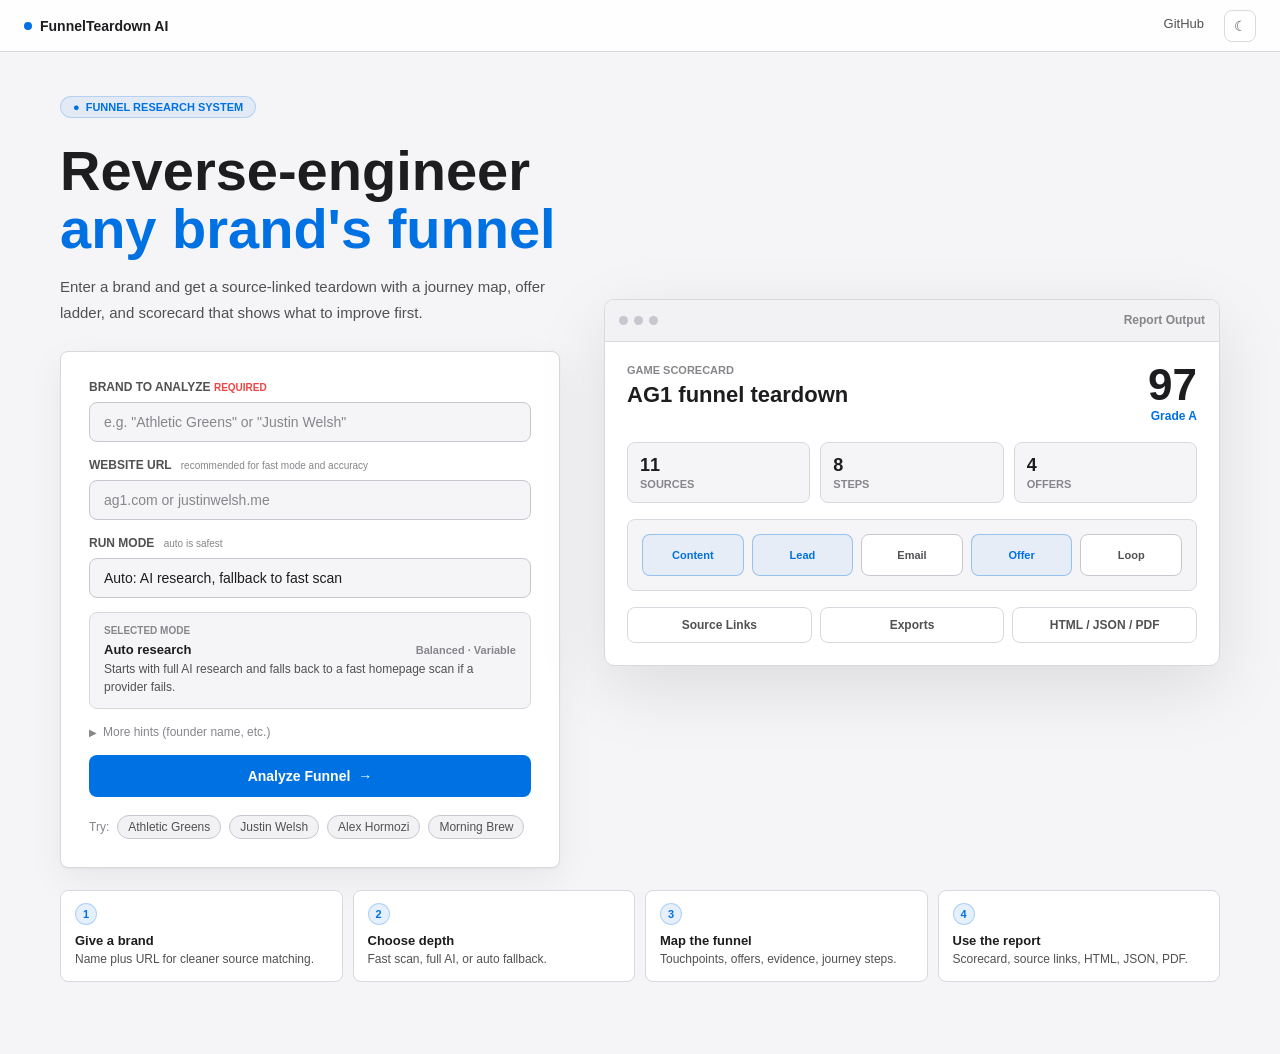
==== commit 44224572: "Polish report UX and documentation" ====
--- a/web/index.html
+++ b/web/index.html
@@ -4,69 +4,69 @@
   <meta charset="UTF-8">
   <meta name="viewport" content="width=device-width, initial-scale=1.0">
   <title>FunnelTeardown AI</title>
-  <link rel="preconnect" href="https://fonts.googleapis.com">
-  <link rel="preconnect" href="https://fonts.gstatic.com" crossorigin>
-  <link href="https://fonts.googleapis.com/css2?family=Inter:wght@400;500;600;700;800&display=swap" rel="stylesheet">
   <style>
     *, *::before, *::after { box-sizing: border-box; margin: 0; padding: 0; }
 
     :root {
-      --bg:        #0C0E17;
-      --surface:   #13151F;
-      --surface2:  #1A1D2E;
-      --border:    #1E2333;
-      --border2:   #2A3040;
-      --text:      #F1F5F9;
-      --text2:     #94A3B8;
-      --muted:     #4B5563;
-      --accent:    #3B82F6;
-      --accent2:   #2563EB;
+      --bg:        #F5F5F7;
+      --surface:   #FFFFFF;
+      --surface2:  #F2F2F4;
+      --border:    #D8D8DE;
+      --border2:   #C7C7CF;
+      --text:      #1D1D1F;
+      --text2:     #515154;
+      --muted:     #86868B;
+      --accent:    #0071E3;
+      --accent2:   #0066CC;
       --green:     #22C55E;
       --amber:     #F59E0B;
       --red:       #EF4444;
+      --shadow:    0 1px 2px rgba(0,0,0,0.04), 0 12px 36px rgba(0,0,0,0.06);
     }
 
     /* Light mode */
     @media (prefers-color-scheme: light) {
       :root:not([data-theme="dark"]) {
-        --bg:        #F8FAFC;
+        --bg:        #F5F5F7;
         --surface:   #FFFFFF;
-        --surface2:  #F1F5F9;
-        --border:    #E2E8F0;
-        --border2:   #CBD5E1;
-        --text:      #0F172A;
-        --text2:     #475569;
-        --muted:     #94A3B8;
+        --surface2:  #F2F2F4;
+        --border:    #D8D8DE;
+        --border2:   #C7C7CF;
+        --text:      #1D1D1F;
+        --text2:     #515154;
+        --muted:     #86868B;
       }
     }
     :root[data-theme="light"] {
-      --bg:        #F8FAFC;
+      --bg:        #F5F5F7;
       --surface:   #FFFFFF;
-      --surface2:  #F1F5F9;
-      --border:    #E2E8F0;
-      --border2:   #CBD5E1;
-      --text:      #0F172A;
-      --text2:     #475569;
-      --muted:     #94A3B8;
+      --surface2:  #F2F2F4;
+      --border:    #D8D8DE;
+      --border2:   #C7C7CF;
+      --text:      #1D1D1F;
+      --text2:     #515154;
+      --muted:     #86868B;
     }
     :root[data-theme="dark"] {
-      --bg:        #0C0E17;
-      --surface:   #13151F;
-      --surface2:  #1A1D2E;
-      --border:    #1E2333;
-      --border2:   #2A3040;
-      --text:      #F1F5F9;
-      --text2:     #94A3B8;
-      --muted:     #4B5563;
+      --bg:        #000000;
+      --surface:   #111113;
+      --surface2:  #1C1C1E;
+      --border:    #2C2C2E;
+      --border2:   #3A3A3C;
+      --text:      #F5F5F7;
+      --text2:     #C7C7CC;
+      --muted:     #8E8E93;
+      --shadow:    0 1px 2px rgba(0,0,0,0.4), 0 18px 50px rgba(0,0,0,0.3);
     }
 
     html, body { height: 100%; }
 
     body {
-      font-family: 'Inter', -apple-system, BlinkMacSystemFont, sans-serif;
+      font-family: -apple-system, BlinkMacSystemFont, "SF Pro Text", "SF Pro Display", "Helvetica Neue", Arial, sans-serif;
       background: var(--bg);
       color: var(--text);
       -webkit-font-smoothing: antialiased;
+      text-rendering: optimizeLegibility;
     }
 
     /* ── View system ──────────────────────────────────────── */
@@ -92,12 +92,22 @@
       align-items: center;
       padding: 0 24px;
       justify-content: space-between;
-      background: rgba(12,14,23,0.9);
+      background: rgba(255,255,255,0.9);
       backdrop-filter: blur(10px);
       -webkit-backdrop-filter: blur(10px);
       position: sticky;
       top: 0;
       z-index: 10;
+    }
+
+    :root[data-theme="dark"] .topbar {
+      background: rgba(12,14,23,0.9);
+    }
+
+    @media (prefers-color-scheme: dark) {
+      :root:not([data-theme="light"]) .topbar {
+        background: rgba(12,14,23,0.9);
+      }
     }
 
     .logo {
@@ -150,8 +160,23 @@
       flex-direction: column;
       align-items: center;
       justify-content: center;
-      padding: 48px 20px 80px;
+      padding: 44px 24px 72px;
       width: 100%;
+    }
+
+    .hero-shell {
+      width: 100%;
+      max-width: 1160px;
+      display: grid;
+      grid-template-columns: minmax(360px, 500px) minmax(440px, 1fr);
+      gap: 44px;
+      align-items: center;
+    }
+
+    .hero-copy {
+      display: flex;
+      flex-direction: column;
+      align-items: flex-start;
     }
 
     .home-badge {
@@ -159,41 +184,83 @@
       align-items: center;
       gap: 6px;
       padding: 4px 12px;
-      border-radius: 20px;
-      background: rgba(59,130,246,0.1);
-      border: 1px solid rgba(59,130,246,0.2);
+      border-radius: 999px;
+      background: rgba(0,113,227,0.08);
+      border: 1px solid rgba(0,113,227,0.2);
       color: var(--accent);
       font-size: 11px;
       font-weight: 600;
-      letter-spacing: 0.08em;
+      letter-spacing: 0;
       text-transform: uppercase;
       margin-bottom: 24px;
     }
 
     .home-title {
-      font-size: clamp(28px, 5vw, 46px);
-      font-weight: 800;
-      letter-spacing: -0.02em;
-      line-height: 1.1;
-      text-align: center;
-      margin-bottom: 14px;
-      max-width: 540px;
+      font-size: 56px;
+      font-weight: 750;
+      letter-spacing: 0;
+      line-height: 1.04;
+      text-align: left;
+      margin-bottom: 16px;
+      max-width: 560px;
     }
 
     .gradient-text {
-      background: linear-gradient(135deg, #3B82F6 0%, #8B5CF6 50%, #EC4899 100%);
-      -webkit-background-clip: text;
-      -webkit-text-fill-color: transparent;
-      background-clip: text;
+      color: var(--accent);
     }
 
     .home-sub {
       font-size: 15px;
       color: var(--text2);
-      text-align: center;
+      text-align: left;
       line-height: 1.7;
-      max-width: 480px;
-      margin-bottom: 40px;
+      max-width: 500px;
+      margin-bottom: 26px;
+    }
+
+    .process-rail {
+      width: 100%;
+      max-width: 1160px;
+      display: grid;
+      grid-template-columns: repeat(4, 1fr);
+      gap: 10px;
+      margin-top: 22px;
+    }
+
+    .process-step {
+      background: var(--surface);
+      border: 1px solid var(--border);
+      border-radius: 8px;
+      padding: 12px 14px;
+      box-shadow: 0 1px 0 rgba(255,255,255,0.55) inset;
+    }
+
+    .process-step-num {
+      width: 22px;
+      height: 22px;
+      border-radius: 999px;
+      display: flex;
+      align-items: center;
+      justify-content: center;
+      background: rgba(0,113,227,0.1);
+      border: 1px solid rgba(0,113,227,0.24);
+      color: var(--accent);
+      font-size: 11px;
+      font-weight: 800;
+      margin-bottom: 8px;
+    }
+
+    .process-step-title {
+      color: var(--text);
+      font-size: 13px;
+      font-weight: 750;
+      margin-bottom: 3px;
+    }
+
+    .process-step-copy {
+      color: var(--text2);
+      font-size: 12px;
+      line-height: 1.45;
     }
 
     .form-card {
@@ -201,8 +268,215 @@
       max-width: 520px;
       background: var(--surface);
       border: 1px solid var(--border);
-      border-radius: 16px;
+      border-radius: 8px;
       padding: 28px;
+      box-shadow: var(--shadow);
+    }
+
+    .mode-summary {
+      background: var(--bg);
+      border: 1px solid var(--border);
+      border-radius: 8px;
+      padding: 12px 14px;
+      margin: -2px 0 16px;
+    }
+
+    .mode-summary-label {
+      color: var(--muted);
+      font-size: 10px;
+      font-weight: 800;
+      letter-spacing: 0;
+      text-transform: uppercase;
+      margin-bottom: 6px;
+    }
+
+    .mode-summary-top {
+      display: flex;
+      align-items: center;
+      justify-content: space-between;
+      gap: 12px;
+      margin-bottom: 4px;
+    }
+
+    .mode-summary-title {
+      color: var(--text);
+      font-size: 13px;
+      font-weight: 750;
+    }
+
+    .mode-summary-meta {
+      color: var(--muted);
+      font-size: 11px;
+      font-weight: 650;
+    }
+
+    .mode-summary-copy {
+      color: var(--text2);
+      font-size: 12px;
+      line-height: 1.45;
+    }
+
+    .product-preview {
+      background: var(--surface);
+      border: 1px solid var(--border);
+      border-radius: 10px;
+      box-shadow: 0 22px 70px rgba(0,0,0,0.1);
+      overflow: hidden;
+    }
+
+    .preview-chrome {
+      height: 42px;
+      border-bottom: 1px solid var(--border);
+      display: flex;
+      align-items: center;
+      justify-content: space-between;
+      padding: 0 14px;
+      background: var(--surface2);
+    }
+
+    .chrome-dots {
+      display: flex;
+      gap: 6px;
+    }
+
+    .chrome-dots span {
+      width: 9px;
+      height: 9px;
+      border-radius: 50%;
+      background: var(--border2);
+    }
+
+    .chrome-label {
+      color: var(--muted);
+      font-size: 12px;
+      font-weight: 650;
+    }
+
+    .preview-body {
+      padding: 22px;
+    }
+
+    .preview-heading-row {
+      display: flex;
+      justify-content: space-between;
+      gap: 18px;
+      align-items: flex-start;
+      margin-bottom: 18px;
+    }
+
+    .preview-eyebrow {
+      color: var(--muted);
+      font-size: 11px;
+      font-weight: 800;
+      text-transform: uppercase;
+      margin-bottom: 6px;
+    }
+
+    .preview-title {
+      color: var(--text);
+      font-size: 22px;
+      font-weight: 800;
+      line-height: 1.15;
+    }
+
+    .preview-score {
+      min-width: 96px;
+      text-align: right;
+    }
+
+    .preview-score strong {
+      display: block;
+      color: var(--text);
+      font-size: 44px;
+      line-height: 0.95;
+    }
+
+    .preview-score span {
+      color: var(--accent);
+      font-size: 12px;
+      font-weight: 750;
+    }
+
+    .preview-metrics {
+      display: grid;
+      grid-template-columns: repeat(3, 1fr);
+      gap: 10px;
+      margin-bottom: 16px;
+    }
+
+    .preview-metric {
+      background: var(--bg);
+      border: 1px solid var(--border);
+      border-radius: 8px;
+      padding: 12px;
+    }
+
+    .preview-metric strong {
+      color: var(--text);
+      display: block;
+      font-size: 18px;
+      margin-bottom: 2px;
+    }
+
+    .preview-metric span {
+      color: var(--muted);
+      display: block;
+      font-size: 11px;
+      font-weight: 650;
+      text-transform: uppercase;
+    }
+
+    .preview-map {
+      background: var(--bg);
+      border: 1px solid var(--border);
+      border-radius: 8px;
+      padding: 14px;
+      margin-bottom: 16px;
+    }
+
+    .preview-map-line {
+      display: grid;
+      grid-template-columns: repeat(5, 1fr);
+      gap: 8px;
+      align-items: center;
+    }
+
+    .map-node {
+      min-height: 42px;
+      border-radius: 8px;
+      border: 1px solid var(--border2);
+      background: var(--surface);
+      display: flex;
+      align-items: center;
+      justify-content: center;
+      color: var(--text2);
+      font-size: 11px;
+      font-weight: 700;
+      text-align: center;
+      padding: 6px;
+    }
+
+    .map-node.active {
+      border-color: rgba(0,113,227,0.35);
+      color: var(--accent);
+      background: rgba(0,113,227,0.06);
+    }
+
+    .preview-actions {
+      display: grid;
+      grid-template-columns: repeat(3, 1fr);
+      gap: 8px;
+    }
+
+    .preview-action {
+      background: var(--surface);
+      border: 1px solid var(--border);
+      border-radius: 8px;
+      padding: 10px;
+      color: var(--text2);
+      font-size: 12px;
+      font-weight: 650;
+      text-align: center;
     }
 
     .field { margin-bottom: 16px; }
@@ -213,7 +487,7 @@
       font-weight: 600;
       color: var(--text2);
       text-transform: uppercase;
-      letter-spacing: 0.07em;
+      letter-spacing: 0;
       margin-bottom: 8px;
     }
 
@@ -231,7 +505,7 @@
       width: 100%;
       background: var(--bg);
       border: 1px solid var(--border2);
-      border-radius: 9px;
+      border-radius: 8px;
       padding: 11px 14px;
       font-size: 14px;
       font-family: inherit;
@@ -272,7 +546,7 @@
     .submit-btn {
       width: 100%;
       padding: 13px;
-      border-radius: 10px;
+      border-radius: 8px;
       font-size: 14px;
       font-weight: 700;
       font-family: inherit;
@@ -300,7 +574,7 @@
     .examples-label { font-size: 12px; color: var(--muted); }
     .example-chip {
       padding: 4px 10px;
-      border-radius: 20px;
+      border-radius: 999px;
       background: var(--surface2);
       border: 1px solid var(--border2);
       font-size: 12px;
@@ -308,7 +582,7 @@
       cursor: pointer;
       transition: border-color 0.15s, color 0.15s;
     }
-    .example-chip:hover { border-color: rgba(59,130,246,0.4); color: var(--text); }
+    .example-chip:hover { border-color: rgba(0,113,227,0.35); color: var(--text); }
 
     /* ── RUNNING VIEW ────────────────────────────────────── */
     .view-running {
@@ -345,11 +619,12 @@
     .agent-card {
       background: var(--surface);
       border: 1px solid var(--border);
-      border-radius: 12px;
+      border-radius: 8px;
       padding: 18px 20px;
       transition: border-color 0.3s;
       position: relative;
       overflow: hidden;
+      box-shadow: var(--shadow);
     }
 
     .agent-card.running::before {
@@ -362,7 +637,7 @@
     }
     @keyframes shimmer { 0% { left: -100%; } 100% { left: 100%; } }
 
-    .agent-card.running { border-color: rgba(59,130,246,0.3); }
+    .agent-card.running { border-color: rgba(0,113,227,0.32); }
     .agent-card.done    { border-color: rgba(34,197,94,0.25); }
 
     .agent-top {
@@ -374,7 +649,7 @@
 
     .agent-icon {
       width: 34px; height: 34px;
-      border-radius: 9px;
+      border-radius: 8px;
       background: var(--border);
       border: 1px solid var(--border2);
       display: flex;
@@ -385,8 +660,8 @@
       transition: background 0.3s, border-color 0.3s;
     }
     .agent-card.running .agent-icon {
-      background: rgba(59,130,246,0.12);
-      border-color: rgba(59,130,246,0.3);
+      background: rgba(0,113,227,0.1);
+      border-color: rgba(0,113,227,0.3);
     }
     .agent-card.done .agent-icon {
       background: rgba(34,197,94,0.12);
@@ -425,7 +700,7 @@
 
     .status-spinner {
       width: 18px; height: 18px;
-      border: 2px solid rgba(59,130,246,0.25);
+      border: 2px solid rgba(0,113,227,0.25);
       border-top-color: var(--accent);
       border-radius: 50%;
       animation: spin 0.7s linear infinite;
@@ -460,7 +735,7 @@
       align-items: center;
       gap: 4px;
       padding: 3px 10px;
-      border-radius: 20px;
+      border-radius: 999px;
       font-size: 12px;
       font-weight: 500;
     }
@@ -470,9 +745,9 @@
       border: 1px solid rgba(34,197,94,0.2);
     }
     .rpill-blue {
-      background: rgba(59,130,246,0.12);
+      background: rgba(0,113,227,0.1);
       color: var(--accent);
-      border: 1px solid rgba(59,130,246,0.2);
+      border: 1px solid rgba(0,113,227,0.2);
     }
     .rpill-gray {
       background: var(--border);
@@ -490,13 +765,14 @@
     .render-inner {
       background: var(--surface);
       border: 1px solid var(--border);
-      border-radius: 12px;
+      border-radius: 8px;
       padding: 16px 20px;
       display: flex;
       align-items: center;
       gap: 12px;
       opacity: 0.4;
       transition: opacity 0.3s, border-color 0.3s;
+      box-shadow: var(--shadow);
     }
     .render-inner.active {
       opacity: 1;
@@ -533,7 +809,7 @@
 
     .report-bar {
       height: 48px;
-      background: rgba(12,14,23,0.97);
+      background: rgba(255,255,255,0.97);
       backdrop-filter: blur(12px);
       -webkit-backdrop-filter: blur(12px);
       border-bottom: 1px solid var(--border);
@@ -542,6 +818,16 @@
       padding: 0 16px;
       gap: 12px;
       flex-shrink: 0;
+    }
+
+    :root[data-theme="dark"] .report-bar {
+      background: rgba(12,14,23,0.97);
+    }
+
+    @media (prefers-color-scheme: dark) {
+      :root:not([data-theme="light"]) .report-bar {
+        background: rgba(12,14,23,0.97);
+      }
     }
 
     .report-back {
@@ -555,7 +841,7 @@
       border: none;
       cursor: pointer;
       padding: 6px 10px;
-      border-radius: 7px;
+      border-radius: 8px;
       transition: background 0.15s, color 0.15s;
       white-space: nowrap;
     }
@@ -580,7 +866,7 @@
       align-items: center;
       gap: 5px;
       padding: 5px 12px;
-      border-radius: 7px;
+      border-radius: 8px;
       font-size: 12px;
       font-weight: 600;
       font-family: inherit;
@@ -596,7 +882,7 @@
 
     .meta-pill {
       padding: 3px 10px;
-      border-radius: 20px;
+      border-radius: 999px;
       font-size: 11px;
       font-weight: 500;
     }
@@ -630,11 +916,12 @@
     .error-card {
       background: var(--surface);
       border: 1px solid rgba(239,68,68,0.3);
-      border-radius: 16px;
+      border-radius: 8px;
       padding: 32px;
       max-width: 480px;
       width: 100%;
       text-align: center;
+      box-shadow: var(--shadow);
     }
 
     .error-icon { font-size: 36px; margin-bottom: 16px; }
@@ -674,21 +961,21 @@
       align-items: center;
       gap: 6px;
       padding: 4px 12px;
-      border-radius: 20px;
+      border-radius: 999px;
       background: rgba(245,158,11,0.1);
       border: 1px solid rgba(245,158,11,0.25);
       color: var(--amber);
       font-size: 11px;
       font-weight: 600;
-      letter-spacing: 0.08em;
+      letter-spacing: 0;
       text-transform: uppercase;
       margin-bottom: 20px;
     }
 
     .guide-title {
-      font-size: clamp(22px, 4vw, 32px);
-      font-weight: 800;
-      letter-spacing: -0.02em;
+      font-size: 32px;
+      font-weight: 750;
+      letter-spacing: 0;
       line-height: 1.15;
       margin-bottom: 10px;
     }
@@ -704,9 +991,10 @@
     .guide-section {
       background: var(--surface);
       border: 1px solid var(--border);
-      border-radius: 14px;
+      border-radius: 8px;
       overflow: hidden;
       margin-bottom: 14px;
+      box-shadow: var(--shadow);
     }
 
     .guide-section-header {
@@ -720,7 +1008,7 @@
     .guide-icon {
       width: 36px;
       height: 36px;
-      border-radius: 9px;
+      border-radius: 8px;
       display: flex;
       align-items: center;
       justify-content: center;
@@ -741,9 +1029,9 @@
       color: var(--muted);
       background: var(--border);
       padding: 2px 8px;
-      border-radius: 20px;
+      border-radius: 999px;
       text-transform: uppercase;
-      letter-spacing: 0.06em;
+      letter-spacing: 0;
       white-space: nowrap;
     }
 
@@ -792,9 +1080,10 @@
       margin-top: 32px;
       background: var(--surface);
       border: 1px solid var(--border2);
-      border-radius: 14px;
+      border-radius: 8px;
       padding: 24px;
       text-align: center;
+      box-shadow: var(--shadow);
     }
 
     .guide-cta-title {
@@ -816,7 +1105,7 @@
       align-items: center;
       gap: 8px;
       padding: 11px 24px;
-      border-radius: 10px;
+      border-radius: 8px;
       font-size: 14px;
       font-weight: 700;
       font-family: inherit;
@@ -833,8 +1122,46 @@
     ::-webkit-scrollbar-thumb { background: var(--border2); border-radius: 3px; }
 
     @media (max-width: 540px) {
+      .home-main {
+        justify-content: flex-start;
+        padding: 34px 18px 56px;
+      }
+      .hero-shell {
+        grid-template-columns: 1fr;
+        gap: 24px;
+      }
+      .hero-copy {
+        align-items: stretch;
+      }
+      .home-badge {
+        align-self: center;
+      }
+      .home-title {
+        font-size: 44px;
+        text-align: center;
+        max-width: none;
+      }
+      .home-sub {
+        text-align: center;
+        max-width: none;
+      }
+      .form-card {
+        max-width: none;
+        padding: 22px;
+      }
+      .process-rail {
+        grid-template-columns: 1fr 1fr;
+      }
       .hints-fields.open { grid-template-columns: 1fr; }
       .report-meta-pills .meta-pill-time { display: none; }
+    }
+
+    @media (max-width: 380px) {
+      .process-rail,
+      .preview-actions,
+      .preview-metrics {
+        grid-template-columns: 1fr;
+      }
     }
   </style>
 </head>
@@ -855,80 +1182,157 @@
   </div>
 
   <div class="home-main">
-    <div class="home-badge">
-      <span>●</span> Funnel Research System
-    </div>
-
-    <h1 class="home-title">
-      Reverse-engineer<br>
-      <span class="gradient-text">any brand's funnel</span>
-    </h1>
-
-    <p class="home-sub">
-      Drop a brand name. Get a stranger→advocate funnel map
-      with What's Working / What's Missing analysis. Fast scan or full AI research.
-    </p>
-
-    <div class="form-card">
-      <form id="analyzeForm">
-        <div class="field">
-          <label for="brandInput">Brand to analyze <span style="color:var(--red);font-size:10px;">required</span></label>
-          <input
-            type="text"
-            id="brandInput"
-            placeholder='e.g. "Athletic Greens" or "Justin Welsh"'
-            autocomplete="off"
-            required
-          >
-        </div>
-
-        <div class="field">
-          <label for="urlInput">
-            Website URL
-            <span class="field-opt">recommended for fast mode and accuracy</span>
-          </label>
-          <input type="text" id="urlInput" placeholder="ag1.com or justinwelsh.me">
-        </div>
-
-        <div class="field">
-          <label for="modeInput">
-            Run mode
-            <span class="field-opt">auto is safest</span>
-          </label>
-          <select id="modeInput">
-            <option value="auto" selected>Auto: AI research, fallback to fast scan</option>
-            <option value="simple">Fast scan: homepage-only, no API cost</option>
-            <option value="ai">AI research: full model-backed run</option>
-          </select>
-        </div>
-
-        <button type="button" class="hints-toggle" id="hintsToggle">
-          <span class="arrow">▶</span>
-          More hints (founder name, etc.)
-        </button>
-        <div class="hints-fields" id="hintsFields">
-          <div class="field" style="margin-bottom:0;grid-column:1/-1;">
-            <label for="founderInput">Founder <span class="field-opt">helps disambiguate personal brands</span></label>
-            <input type="text" id="founderInput" placeholder="Alex Hormozi">
+    <div class="hero-shell">
+      <section class="hero-copy">
+        <div class="home-badge">
+          <span>●</span> Funnel Research System
+        </div>
+
+        <h1 class="home-title">
+          Reverse-engineer<br>
+          <span class="gradient-text">any brand's funnel</span>
+        </h1>
+
+        <p class="home-sub">
+          Enter a brand and get a source-linked teardown with a journey map,
+          offer ladder, and scorecard that shows what to improve first.
+        </p>
+
+        <div class="form-card">
+        <form id="analyzeForm">
+          <div class="field">
+            <label for="brandInput">Brand to analyze <span style="color:var(--red);font-size:10px;">required</span></label>
+            <input
+              type="text"
+              id="brandInput"
+              placeholder='e.g. "Athletic Greens" or "Justin Welsh"'
+              autocomplete="off"
+              required
+            >
           </div>
-        </div>
-
-        <button type="submit" class="submit-btn" id="submitBtn">
-          <span id="submitLabel">Analyze Funnel</span>
-          <span id="submitArrow">→</span>
-        </button>
-      </form>
-
-      <div id="remainingBadge" style="display:none;font-size:11px;font-weight:600;
-           letter-spacing:0.06em;text-transform:uppercase;text-align:center;
-           padding:6px 12px;border-radius:8px;border:1px solid;margin-bottom:14px;"></div>
-
-      <div class="examples">
-        <span class="examples-label">Try:</span>
-        <button class="example-chip" onclick="fillExample('Athletic Greens', '', 'ag1.com')">Athletic Greens</button>
-        <button class="example-chip" onclick="fillExample('Justin Welsh', '', 'justinwelsh.me')">Justin Welsh</button>
-        <button class="example-chip" onclick="fillExample('Alex Hormozi', 'Alex Hormozi', '')">Alex Hormozi</button>
-        <button class="example-chip" onclick="fillExample('Morning Brew', '', '')">Morning Brew</button>
+
+          <div class="field">
+            <label for="urlInput">
+              Website URL
+              <span class="field-opt">recommended for fast mode and accuracy</span>
+            </label>
+            <input type="text" id="urlInput" placeholder="ag1.com or justinwelsh.me">
+          </div>
+
+          <div class="field">
+            <label for="modeInput">
+              Run mode
+              <span class="field-opt">auto is safest</span>
+            </label>
+            <select id="modeInput">
+              <option value="auto" selected>Auto: AI research, fallback to fast scan</option>
+              <option value="simple">Fast scan: homepage-only, no API cost</option>
+              <option value="ai">AI research: full model-backed run</option>
+            </select>
+          </div>
+
+          <div class="mode-summary">
+            <div class="mode-summary-label">Selected mode</div>
+            <div class="mode-summary-top">
+              <div class="mode-summary-title" id="modeTitle">Auto research</div>
+              <div class="mode-summary-meta"><span id="modeSpeed">Balanced</span> · <span id="modeCost">Variable</span></div>
+            </div>
+            <div class="mode-summary-copy" id="modeCopy">Starts with full AI research and falls back to a fast homepage scan if a provider fails.</div>
+          </div>
+
+          <button type="button" class="hints-toggle" id="hintsToggle">
+            <span class="arrow">▶</span>
+            More hints (founder name, etc.)
+          </button>
+          <div class="hints-fields" id="hintsFields">
+            <div class="field" style="margin-bottom:0;grid-column:1/-1;">
+              <label for="founderInput">Founder <span class="field-opt">helps disambiguate personal brands</span></label>
+              <input type="text" id="founderInput" placeholder="Alex Hormozi">
+            </div>
+          </div>
+
+          <button type="submit" class="submit-btn" id="submitBtn">
+            <span id="submitLabel">Analyze Funnel</span>
+            <span id="submitArrow">→</span>
+          </button>
+        </form>
+
+        <div id="remainingBadge" style="display:none;font-size:11px;font-weight:600;
+             letter-spacing:0.06em;text-transform:uppercase;text-align:center;
+             padding:6px 12px;border-radius:8px;border:1px solid;margin-bottom:14px;"></div>
+
+        <div class="examples">
+          <span class="examples-label">Try:</span>
+          <button class="example-chip" onclick="fillExample('Athletic Greens', '', 'ag1.com')">Athletic Greens</button>
+          <button class="example-chip" onclick="fillExample('Justin Welsh', '', 'justinwelsh.me')">Justin Welsh</button>
+          <button class="example-chip" onclick="fillExample('Alex Hormozi', 'Alex Hormozi', '')">Alex Hormozi</button>
+          <button class="example-chip" onclick="fillExample('Morning Brew', '', '')">Morning Brew</button>
+        </div>
+      </div>
+      </section>
+
+      <aside class="product-preview" aria-label="Report output preview">
+        <div class="preview-chrome">
+          <div class="chrome-dots"><span></span><span></span><span></span></div>
+          <div class="chrome-label">Report Output</div>
+        </div>
+        <div class="preview-body">
+          <div class="preview-heading-row">
+            <div>
+              <div class="preview-eyebrow">Game Scorecard</div>
+              <div class="preview-title">AG1 funnel teardown</div>
+            </div>
+            <div class="preview-score">
+              <strong>97</strong>
+              <span>Grade A</span>
+            </div>
+          </div>
+
+          <div class="preview-metrics">
+            <div class="preview-metric"><strong>11</strong><span>Sources</span></div>
+            <div class="preview-metric"><strong>8</strong><span>Steps</span></div>
+            <div class="preview-metric"><strong>4</strong><span>Offers</span></div>
+          </div>
+
+          <div class="preview-map">
+            <div class="preview-map-line" aria-label="Journey Map">
+              <div class="map-node active">Content</div>
+              <div class="map-node active">Lead</div>
+              <div class="map-node">Email</div>
+              <div class="map-node active">Offer</div>
+              <div class="map-node">Loop</div>
+            </div>
+          </div>
+
+          <div class="preview-actions">
+            <div class="preview-action">Source Links</div>
+            <div class="preview-action">Exports</div>
+            <div class="preview-action" title="Download HTML, JSON, or save as PDF.">HTML / JSON / PDF</div>
+          </div>
+        </div>
+      </aside>
+    </div>
+
+    <div class="process-rail" aria-label="Site journey">
+      <div class="process-step">
+        <div class="process-step-num">1</div>
+        <div class="process-step-title">Give a brand</div>
+        <div class="process-step-copy">Name plus URL for cleaner source matching.</div>
+      </div>
+      <div class="process-step">
+        <div class="process-step-num">2</div>
+        <div class="process-step-title">Choose depth</div>
+        <div class="process-step-copy">Fast scan, full AI, or auto fallback.</div>
+      </div>
+      <div class="process-step">
+        <div class="process-step-num">3</div>
+        <div class="process-step-title">Map the funnel</div>
+        <div class="process-step-copy">Touchpoints, offers, evidence, journey steps.</div>
+      </div>
+      <div class="process-step">
+        <div class="process-step-num">4</div>
+        <div class="process-step-title">Use the report</div>
+        <div class="process-step-copy">Scorecard, source links, HTML, JSON, PDF.</div>
       </div>
     </div>
   </div>
@@ -939,7 +1343,7 @@
 <div class="view view-running">
   <div class="running-header">
     <div class="running-brand" id="runningBrandName">Analyzing…</div>
-    <div class="running-sub" id="runningSub">Auto mode tries AI research first and falls back to a fast homepage scan if needed.</div>
+    <div class="running-sub" id="runningSub">Mapping touchpoints, scoring the funnel, and preparing source-linked exports.</div>
   </div>
 
   <div class="agents-list">
@@ -1051,7 +1455,7 @@
     <!-- 1. Brand Overview -->
     <div class="guide-section">
       <div class="guide-section-header">
-        <div class="guide-icon" style="background:rgba(59,130,246,0.12);border:1px solid rgba(59,130,246,0.2);">🏷</div>
+        <div class="guide-icon" style="background:rgba(0,113,227,0.1);border:1px solid rgba(0,113,227,0.2);">🏷</div>
         <span class="guide-section-name">Brand Overview</span>
         <span class="guide-section-tag">Section 1</span>
       </div>
@@ -1065,12 +1469,27 @@
       </div>
     </div>
 
-    <!-- 2. Awareness Coverage Map -->
+    <!-- 2. Game Scorecard -->
+    <div class="guide-section">
+      <div class="guide-section-header">
+        <div class="guide-icon" style="background:rgba(0,113,227,0.1);border:1px solid rgba(0,113,227,0.2);">🏁</div>
+        <span class="guide-section-name">Game Scorecard</span>
+        <span class="guide-section-tag">Section 2</span>
+      </div>
+      <div class="guide-section-body">
+        <div class="guide-eli5">What is the funnel's current score, and what should improve first?</div>
+        <div class="guide-detail">
+          The scorecard turns the teardown into a decision tool. It grades Journey Coverage, Offer Ladder, Conversion Clarity, Evidence Quality, and Retention Loop. The lowest score is the first lever to improve because it is the weakest part of the current funnel system.
+        </div>
+      </div>
+    </div>
+
+    <!-- 3. Awareness Coverage Map -->
     <div class="guide-section">
       <div class="guide-section-header">
         <div class="guide-icon" style="background:rgba(139,92,246,0.12);border:1px solid rgba(139,92,246,0.2);">📡</div>
         <span class="guide-section-name">Awareness Coverage Map</span>
-        <span class="guide-section-tag">Section 2</span>
+        <span class="guide-section-tag">Section 3</span>
       </div>
       <div class="guide-section-body">
         <div class="guide-eli5">Which stages of the customer journey does this brand actually show up in?</div>
@@ -1091,12 +1510,12 @@
       </div>
     </div>
 
-    <!-- 3. Value Ladder -->
+    <!-- 4. Value Ladder -->
     <div class="guide-section">
       <div class="guide-section-header">
         <div class="guide-icon" style="background:rgba(16,185,129,0.12);border:1px solid rgba(16,185,129,0.2);">◈</div>
         <span class="guide-section-name">Value Ladder</span>
-        <span class="guide-section-tag">Section 3 · Brunson framework</span>
+        <span class="guide-section-tag">Section 4 · Brunson framework</span>
       </div>
       <div class="guide-section-body">
         <div class="guide-eli5">All the things they sell, from free to most expensive — and how they get you to climb the stairs.</div>
@@ -1105,9 +1524,9 @@
         </div>
         <div class="guide-sub-items">
           <div class="guide-sub-item"><span class="guide-sub-label" style="color:#64748B;">◈ Free</span> YouTube videos, podcasts, free books — zero cost, builds trust</div>
-          <div class="guide-sub-item"><span class="guide-sub-label" style="color:#3B82F6;">◈ Entry</span> Low-ticket offers $7–$97 — books, mini-courses, a small win</div>
+          <div class="guide-sub-item"><span class="guide-sub-label" style="color:var(--accent);">◈ Entry</span> Low-ticket offers $7–$97 — books, mini-courses, a small win</div>
           <div class="guide-sub-item"><span class="guide-sub-label" style="color:#10B981;">◈ Core</span> Main product $97–$2,000 — the thing they're really known for</div>
-          <div class="guide-sub-item"><span class="guide-sub-label" style="color:#8B5CF6;">◈ High-Ticket</span> $2,000+ — masterminds, live events, coaching, equity deals</div>
+          <div class="guide-sub-item"><span class="guide-sub-label" style="color:var(--muted);">◈ High-Ticket</span> $2,000+ — masterminds, live events, coaching, equity deals</div>
           <div class="guide-sub-item"><span class="guide-sub-label" style="color:#F59E0B;">◈ Continuity</span> Monthly recurring — memberships, subscriptions, retainers</div>
         </div>
         <div class="guide-detail" style="margin-top:10px;">
@@ -1116,12 +1535,12 @@
       </div>
     </div>
 
-    <!-- 4. Funnel Journey Diagram -->
+    <!-- 5. Funnel Journey Diagram -->
     <div class="guide-section">
       <div class="guide-section-header">
-        <div class="guide-icon" style="background:rgba(59,130,246,0.12);border:1px solid rgba(59,130,246,0.2);">⟶</div>
+        <div class="guide-icon" style="background:rgba(0,113,227,0.1);border:1px solid rgba(0,113,227,0.2);">⟶</div>
         <span class="guide-section-name">Funnel Journey Diagram</span>
-        <span class="guide-section-tag">Section 4</span>
+        <span class="guide-section-tag">Section 5</span>
       </div>
       <div class="guide-section-body">
         <div class="guide-eli5">A visual map of the path a stranger takes to become a paying customer.</div>
@@ -1133,12 +1552,12 @@
       </div>
     </div>
 
-    <!-- 5. Step Analysis -->
+    <!-- 6. Step Analysis -->
     <div class="guide-section">
       <div class="guide-section-header">
         <div class="guide-icon" style="background:rgba(245,158,11,0.12);border:1px solid rgba(245,158,11,0.2);">🔍</div>
         <span class="guide-section-name">Journey Step Analysis</span>
-        <span class="guide-section-tag">Section 5 · The main event</span>
+        <span class="guide-section-tag">Section 6 · The main event</span>
       </div>
       <div class="guide-section-body">
         <div class="guide-eli5">For every step in the funnel: what's smart about it, what's missing, and how the messaging works.</div>
@@ -1151,7 +1570,7 @@
             What grabs your attention and makes you stop scrolling. Could be a bold claim, a painful question, or a surprising stat.
           </div>
           <div class="guide-sub-item">
-            <span class="guide-sub-label" style="color:#3B82F6;">📖 Story</span>
+            <span class="guide-sub-label" style="color:var(--accent);">📖 Story</span>
             What belief they're trying to change in your head. The emotional bridge — a founder story, a case study, social proof, or a reframe.
           </div>
           <div class="guide-sub-item">
@@ -1173,12 +1592,12 @@
       </div>
     </div>
 
-    <!-- 6. Offers -->
+    <!-- 7. Offers -->
     <div class="guide-section">
       <div class="guide-section-header">
         <div class="guide-icon" style="background:rgba(34,197,94,0.12);border:1px solid rgba(34,197,94,0.2);">💰</div>
         <span class="guide-section-name">Offers</span>
-        <span class="guide-section-tag">Section 6</span>
+        <span class="guide-section-tag">Section 7</span>
       </div>
       <div class="guide-section-body">
         <div class="guide-eli5">Every product or service this brand sells, with price and what they promise.</div>
@@ -1190,12 +1609,12 @@
       </div>
     </div>
 
-    <!-- 7. Recap -->
+    <!-- 8. Recap -->
     <div class="guide-section">
       <div class="guide-section-header">
         <div class="guide-icon" style="background:rgba(236,72,153,0.12);border:1px solid rgba(236,72,153,0.2);">★</div>
         <span class="guide-section-name">Funnel Recap</span>
-        <span class="guide-section-tag">Section 7</span>
+        <span class="guide-section-tag">Section 8</span>
       </div>
       <div class="guide-section-body">
         <div class="guide-eli5">The two lists you actually want to screenshot and save.</div>
@@ -1207,12 +1626,12 @@
       </div>
     </div>
 
-    <!-- 8. Open Questions -->
+    <!-- 9. Open Questions -->
     <div class="guide-section">
       <div class="guide-section-header">
-        <div class="guide-icon" style="background:rgba(59,130,246,0.12);border:1px solid rgba(59,130,246,0.2);">❓</div>
+        <div class="guide-icon" style="background:rgba(0,113,227,0.1);border:1px solid rgba(0,113,227,0.2);">❓</div>
         <span class="guide-section-name">Open Questions</span>
-        <span class="guide-section-tag">Section 8</span>
+        <span class="guide-section-tag">Section 9</span>
       </div>
       <div class="guide-section-body">
         <div class="guide-eli5">The stuff the AI couldn't figure out from public info — these are your research leads.</div>
@@ -1222,12 +1641,12 @@
       </div>
     </div>
 
-    <!-- 9. Run Details -->
+    <!-- 10. Run Details -->
     <div class="guide-section">
       <div class="guide-section-header">
         <div class="guide-icon" style="background:rgba(100,116,139,0.12);border:1px solid rgba(100,116,139,0.2);">⚙</div>
         <span class="guide-section-name">Run Details</span>
-        <span class="guide-section-tag">Section 9</span>
+        <span class="guide-section-tag">Section 10</span>
       </div>
       <div class="guide-section-body">
         <div class="guide-eli5">Which AI did the work and how much did it cost to run this report?</div>
@@ -1309,6 +1728,42 @@
     return `<span class="rpill ${esc(cls)}">${esc(text)}</span>`;
   }
 
+  const modeContent = {
+    auto: {
+      title: 'Auto research',
+      copy: 'Starts with full AI research and falls back to a fast homepage scan if a provider fails.',
+      speed: 'Balanced',
+      cost: 'Variable',
+      evidence: 'Best available',
+      fallback: 'Yes',
+    },
+    simple: {
+      title: 'Fast scan',
+      copy: 'Uses the homepage and visible links only. Best for quick checks, demos, and low-risk tests.',
+      speed: 'Fastest',
+      cost: '$0',
+      evidence: 'Homepage',
+      fallback: 'Not needed',
+    },
+    ai: {
+      title: 'AI research',
+      copy: 'Runs the full model-backed pipeline. Best when you need richer public research and stronger inference.',
+      speed: 'Slower',
+      cost: 'API usage',
+      evidence: 'Broadest',
+      fallback: 'No',
+    },
+  };
+
+  function updateModeCard() {
+    var mode = document.getElementById('modeInput').value;
+    var data = modeContent[mode] || modeContent.auto;
+    document.getElementById('modeTitle').textContent = data.title;
+    document.getElementById('modeCopy').textContent = data.copy;
+    document.getElementById('modeSpeed').textContent = data.speed;
+    document.getElementById('modeCost').textContent = data.cost;
+  }
+
   // ── View state ───────────────────────────────────────────────────
   let runningCost = 0;
 
@@ -1340,7 +1795,11 @@
       document.getElementById('hintsFields').classList.add('open');
     }
     document.getElementById('brandInput').focus();
+    updateModeCard();
   }
+
+  document.getElementById('modeInput').addEventListener('change', updateModeCard);
+  updateModeCard();
 
   // ── Form submit ──────────────────────────────────────────────────
   document.getElementById('analyzeForm').addEventListener('submit', function (e) {
